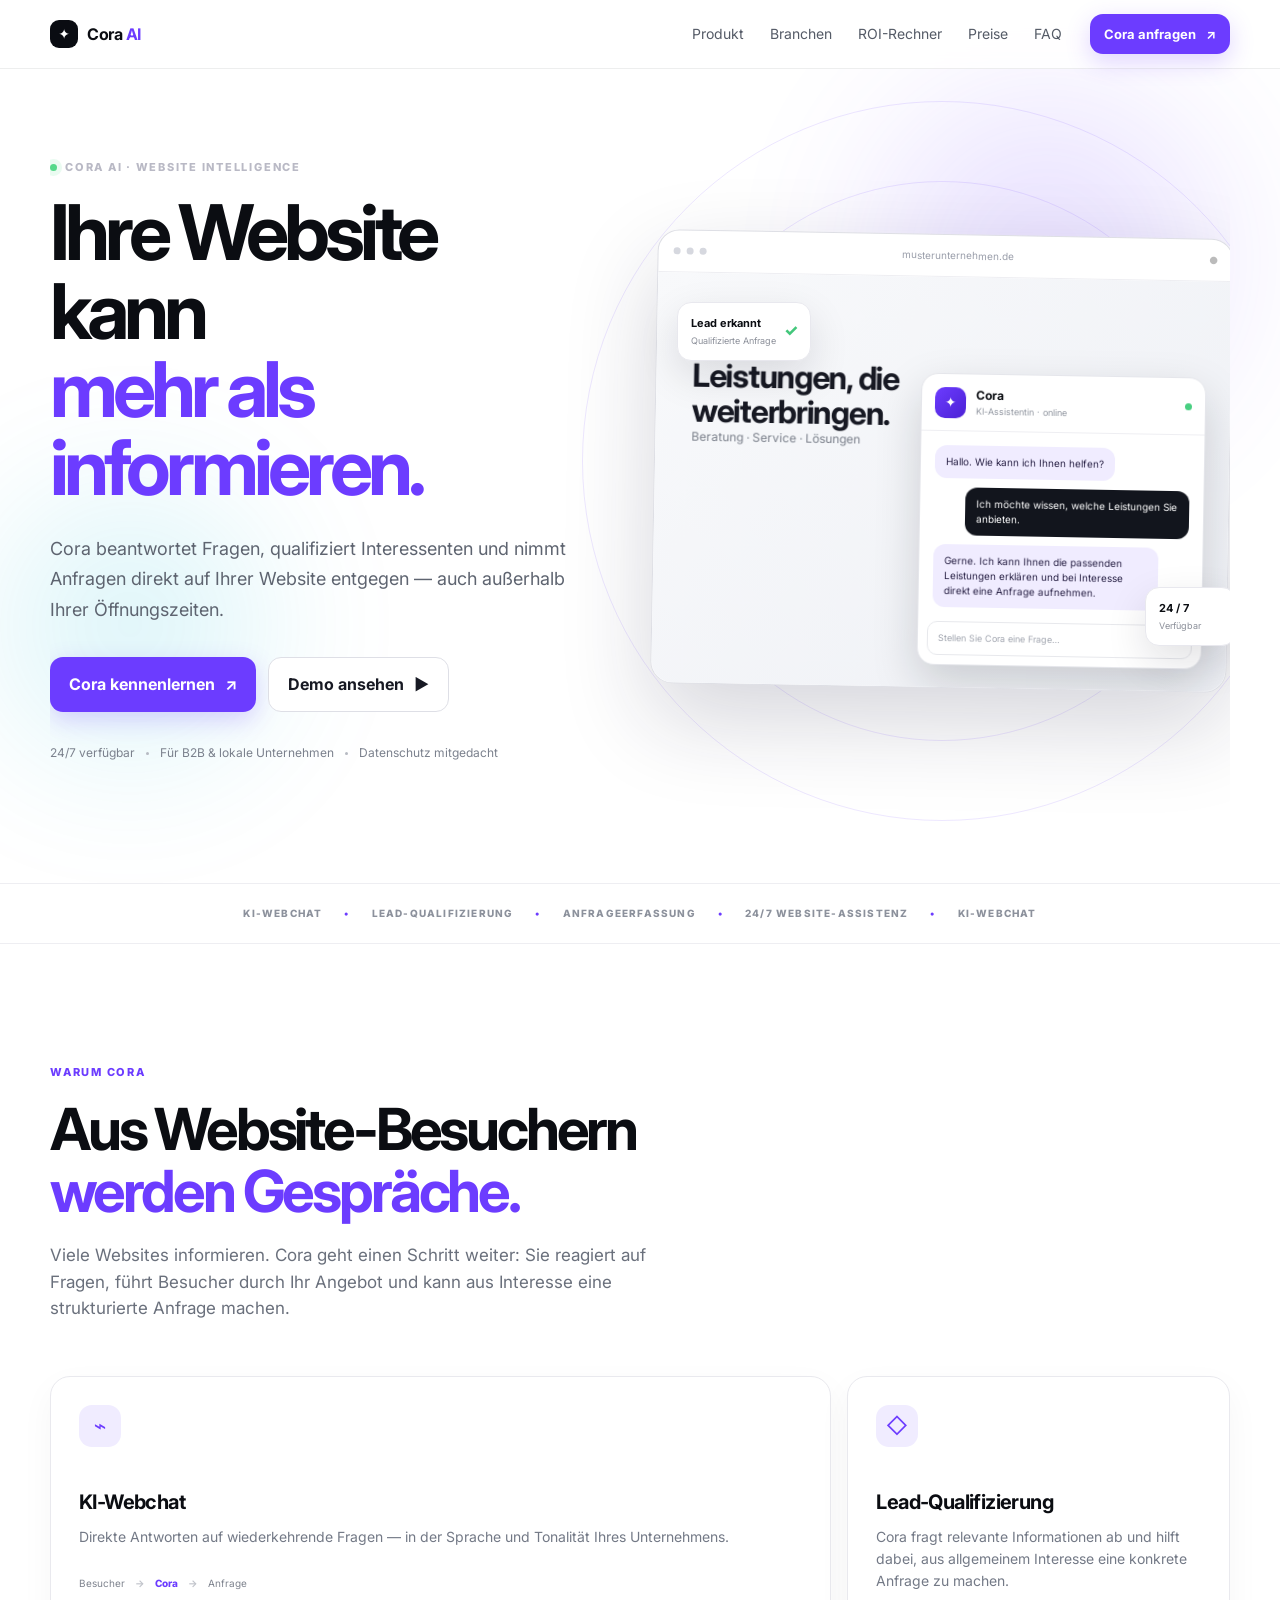
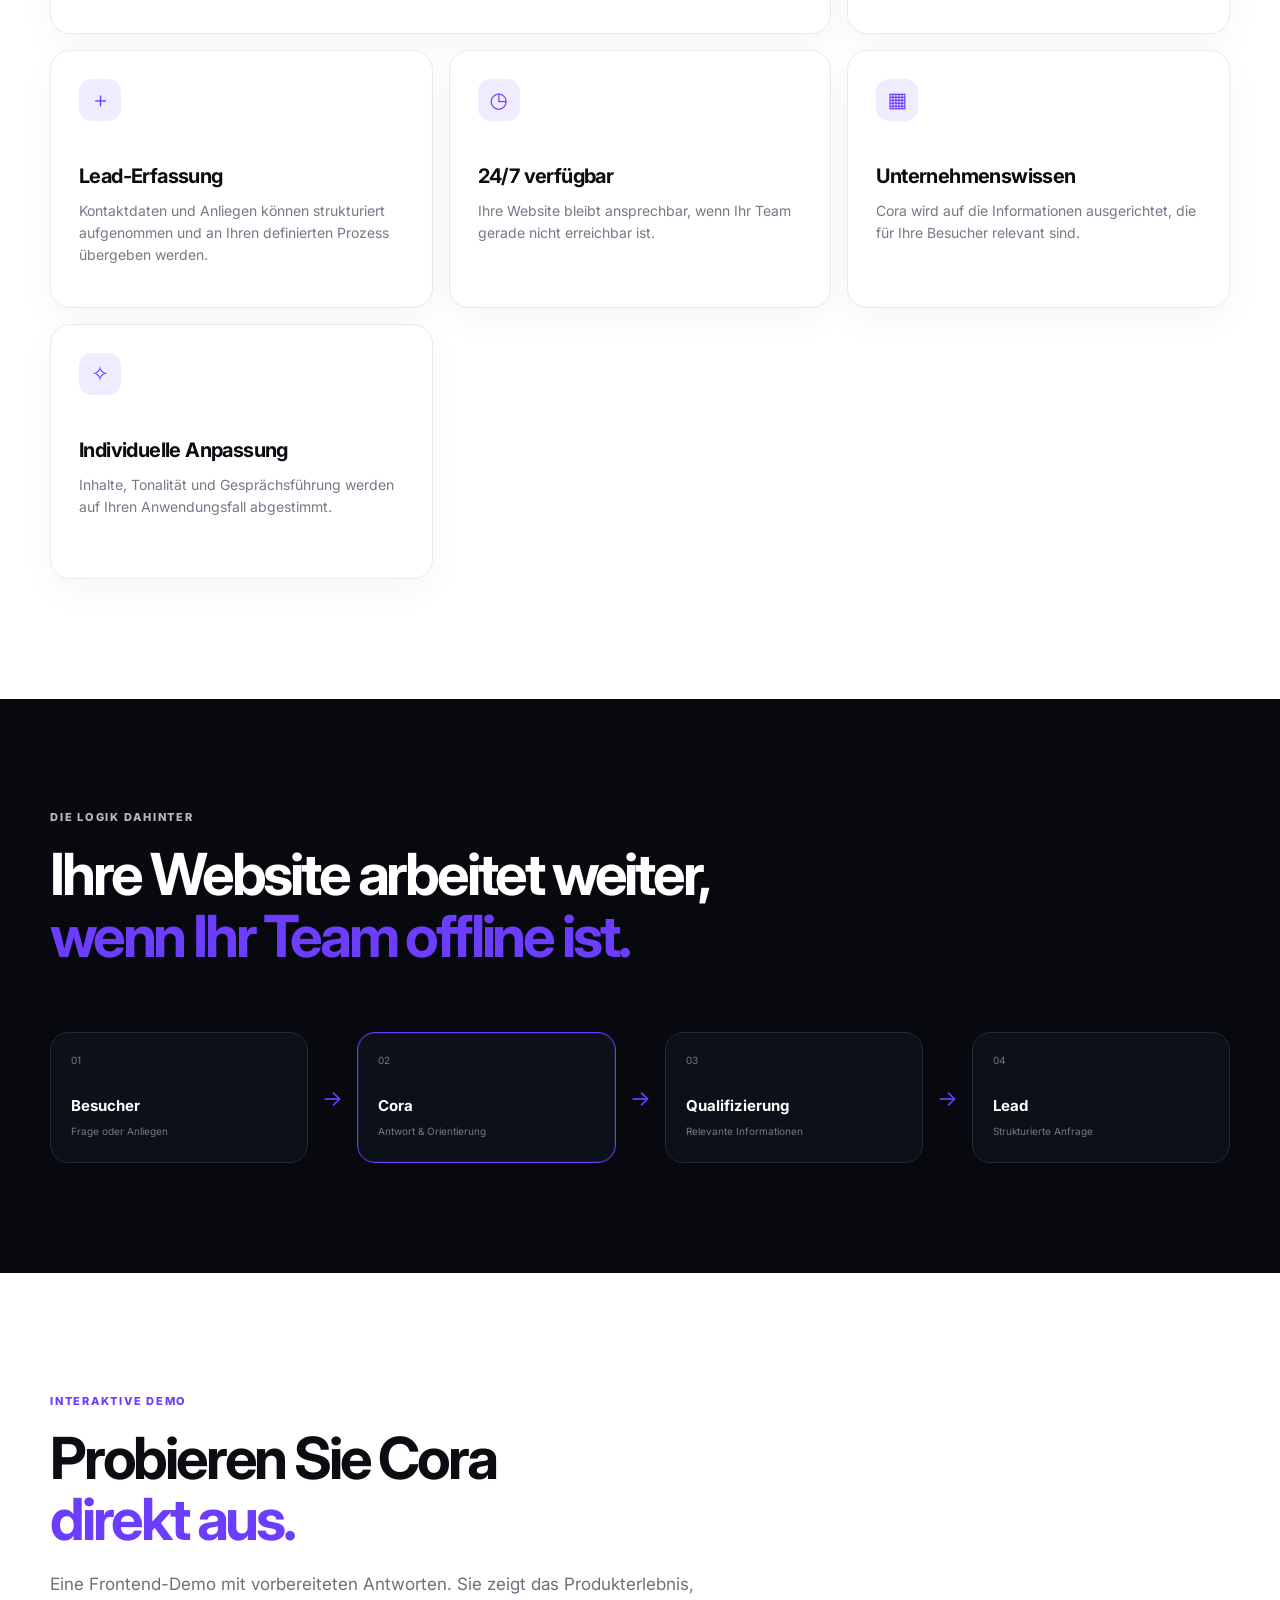
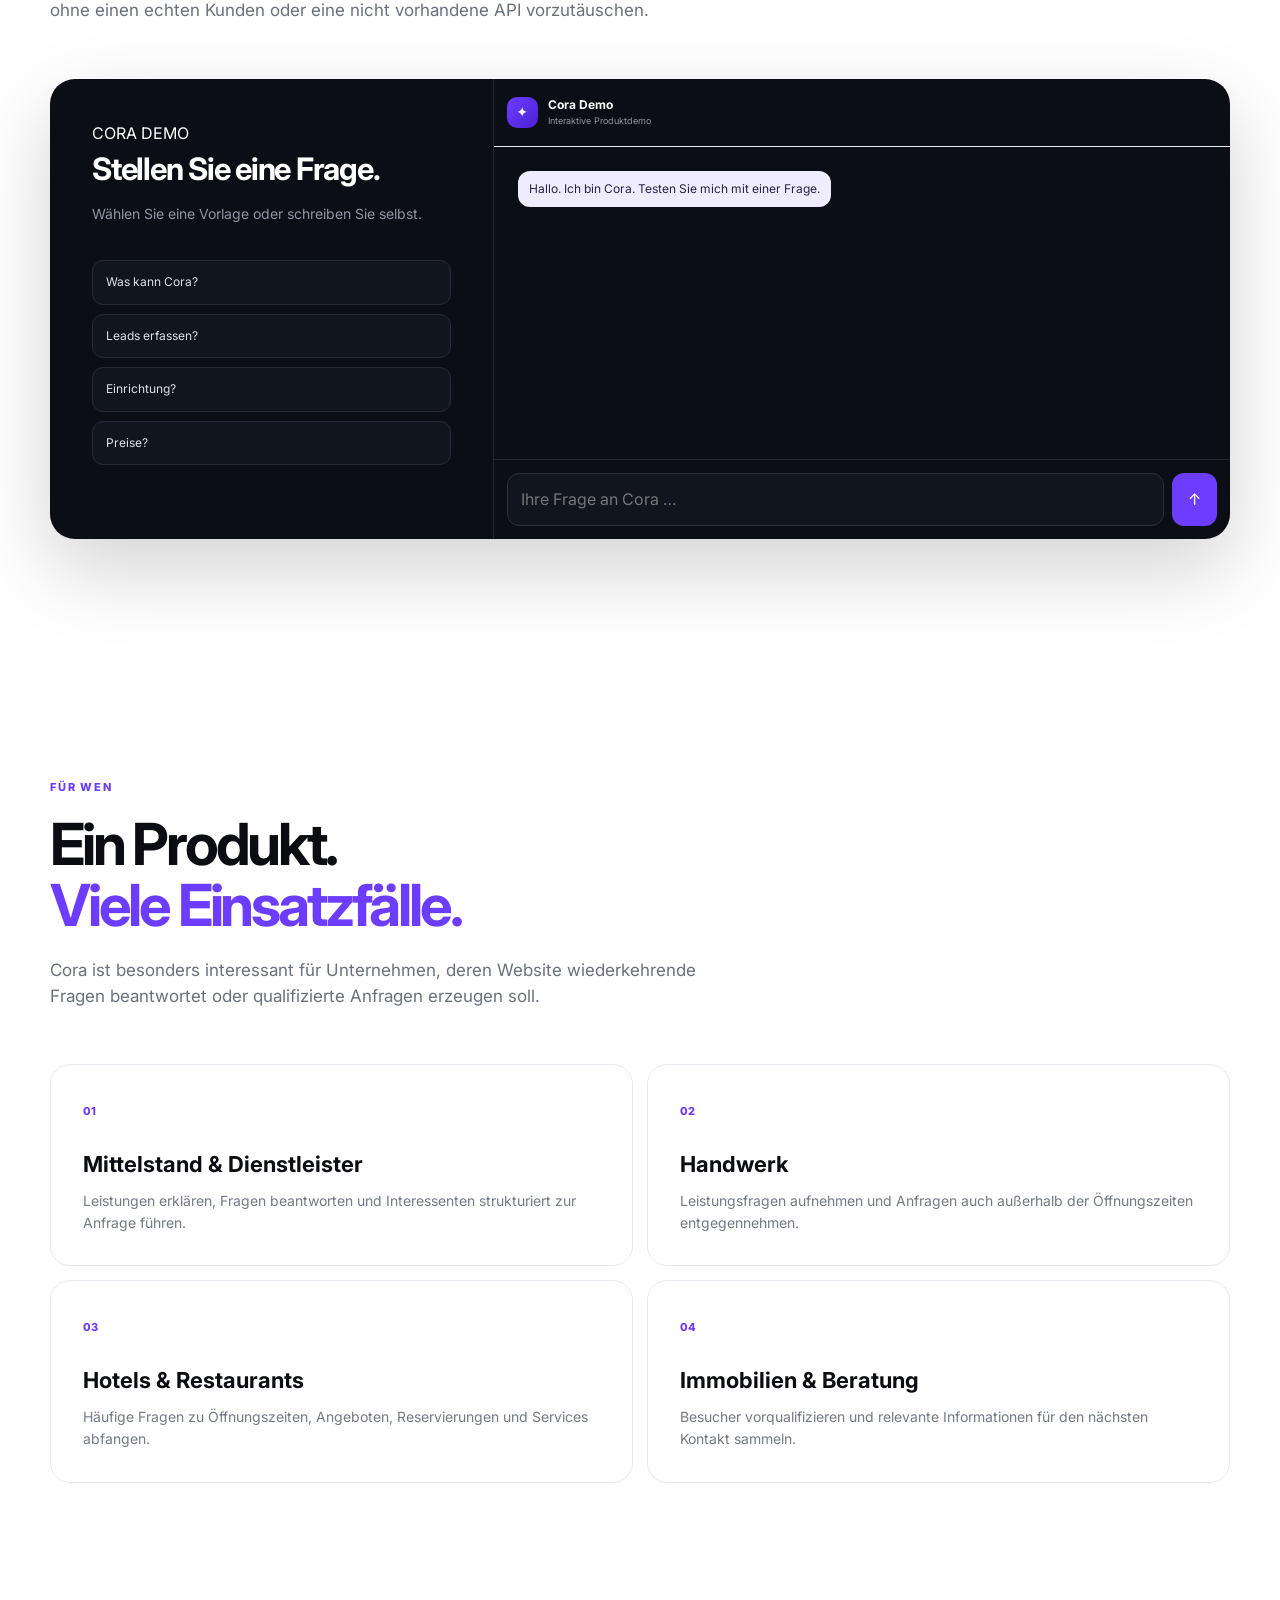
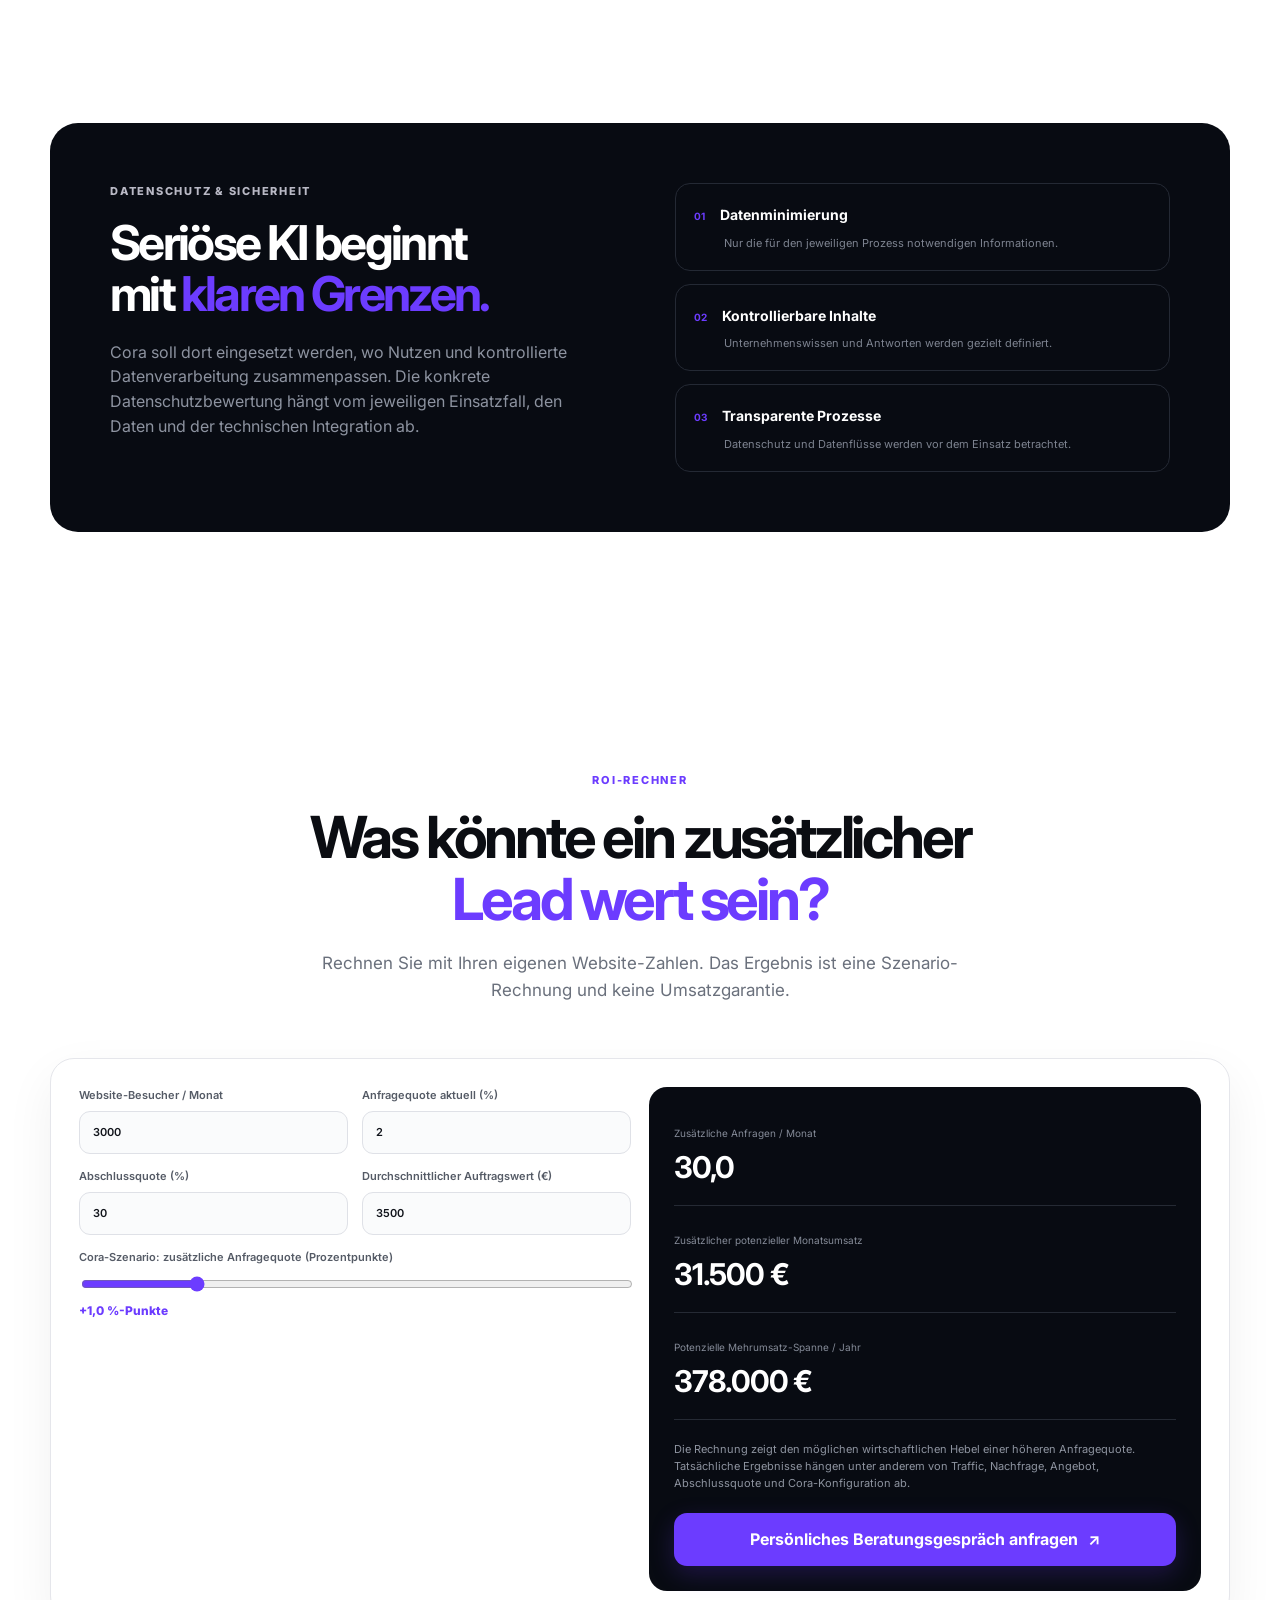
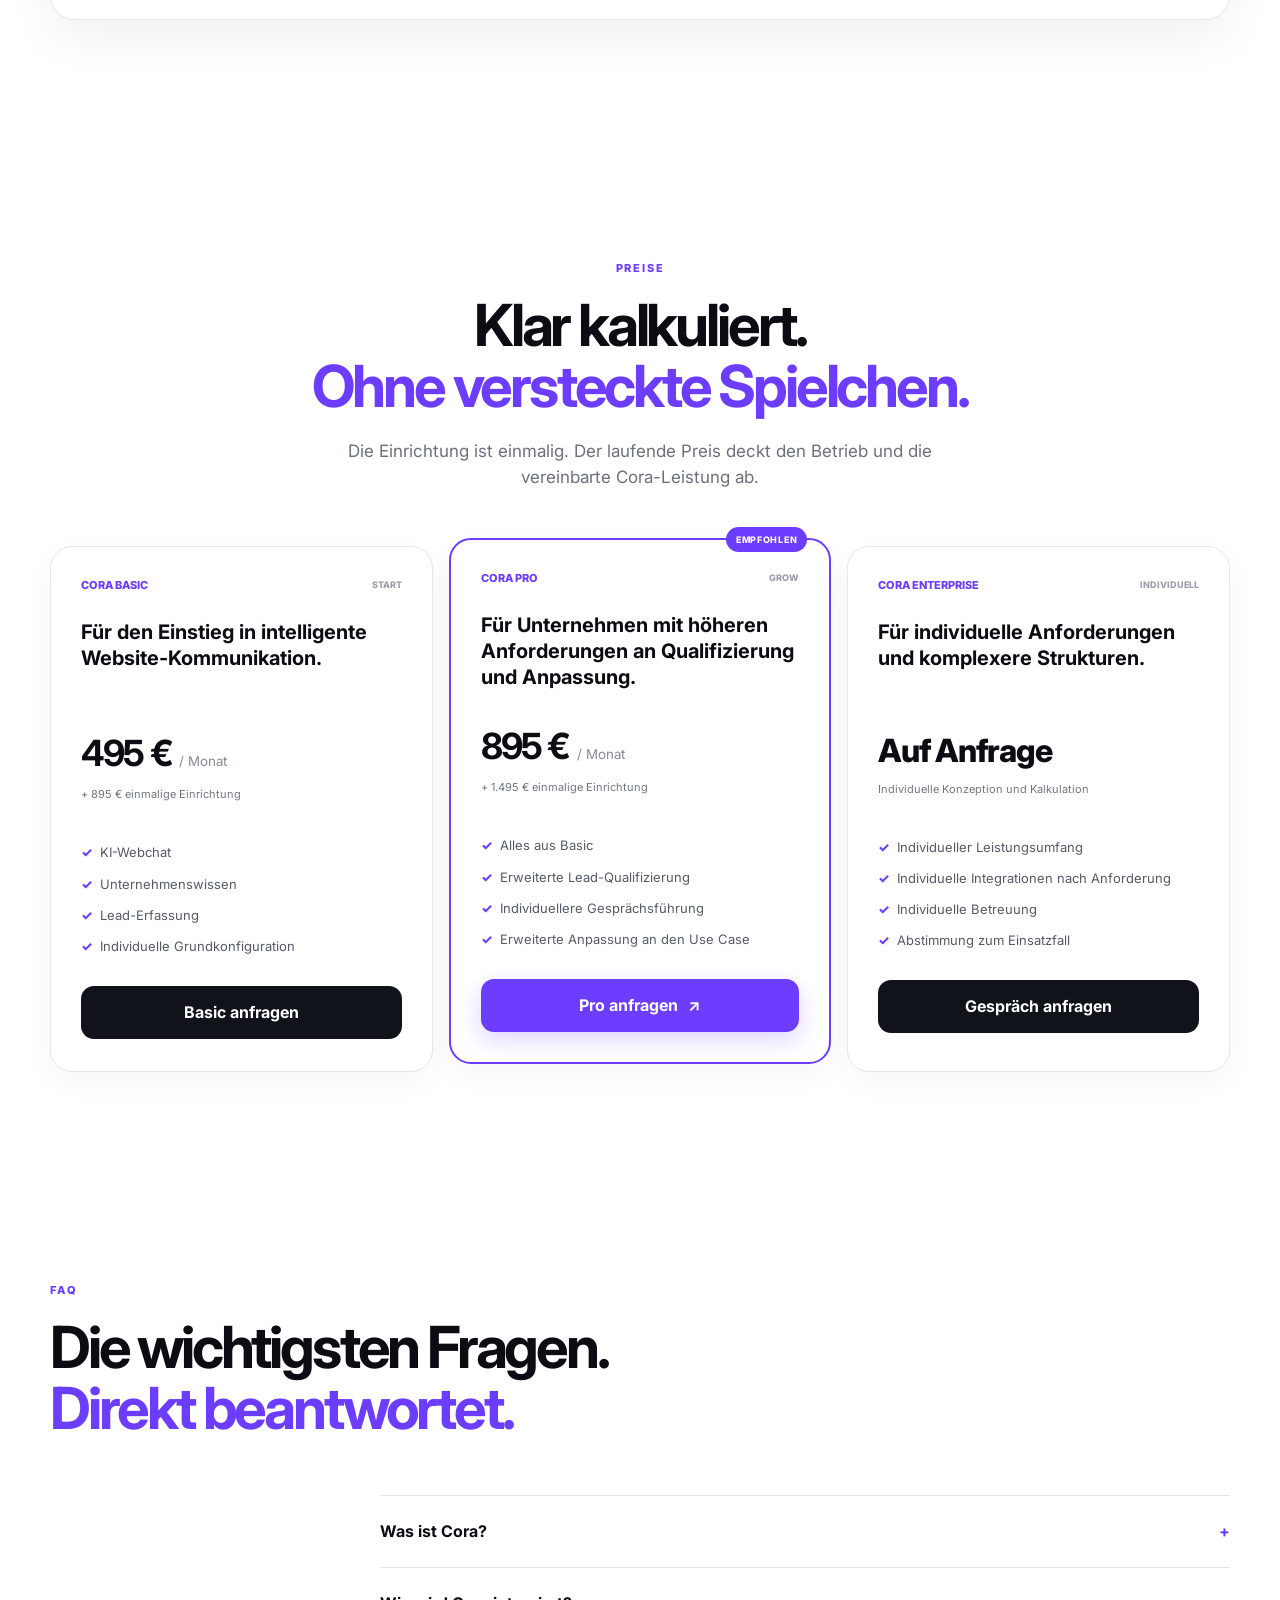
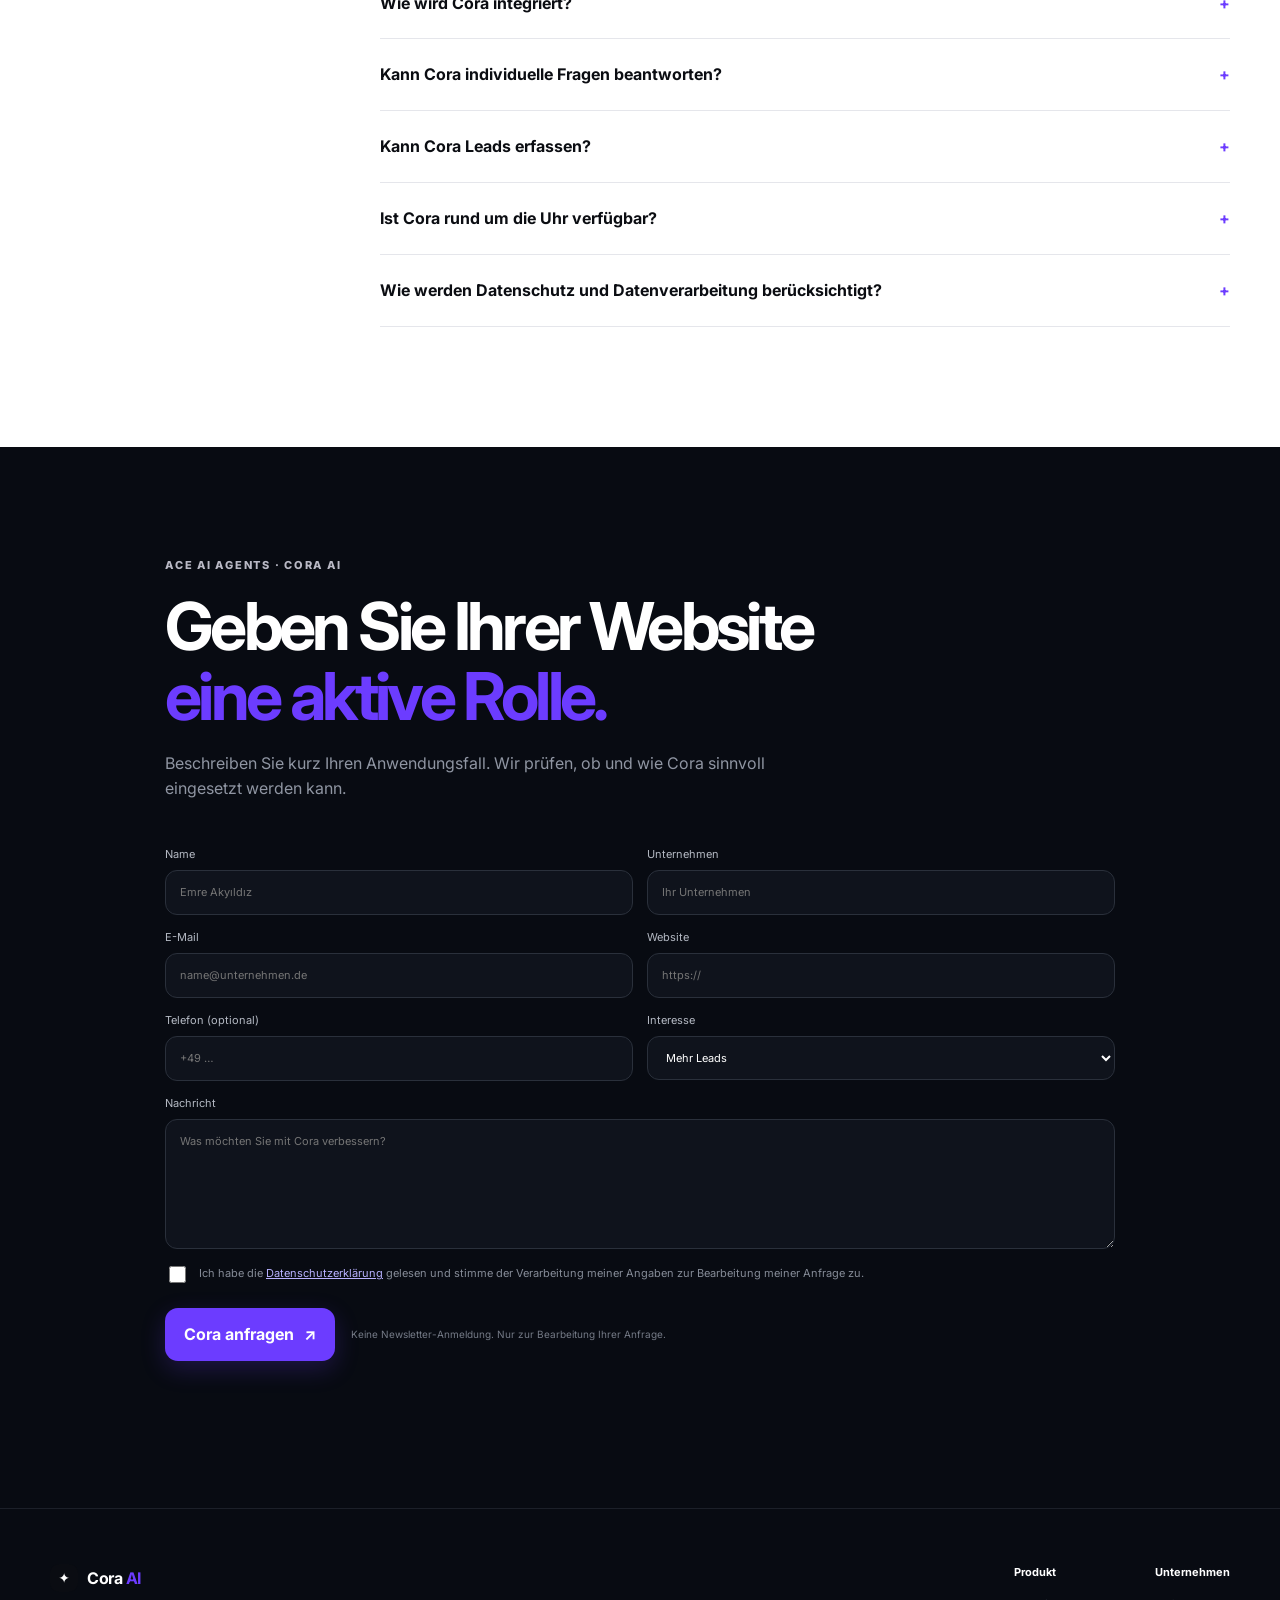
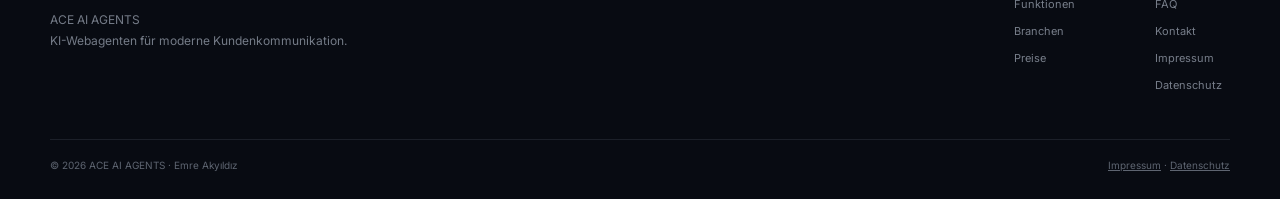
==== index.html @ 6c8e8b2f "Bump Cora app.js cache version" ====
<!doctype html>
<html lang="de">
<head>
<meta charset="utf-8">
<meta name="viewport" content="width=device-width,initial-scale=1,viewport-fit=cover">
<meta name="theme-color" content="#07090f">
<meta name="description" content="Cora AI macht Ihre Website zum digitalen Mitarbeiter – KI-Webchat, Lead-Qualifizierung und intelligente Kundenkommunikation für Unternehmen.">
<meta property="og:title" content="Cora AI – Ihre Website kann mehr als informieren.">
<meta property="og:description" content="Cora beantwortet Fragen, qualifiziert Interessenten und nimmt Anfragen direkt auf Ihrer Website entgegen.">
<meta property="og:type" content="website">
<title>Cora AI — ACE AI AGENTS</title>
<link rel="preconnect" href="https://fonts.googleapis.com">
<link rel="preconnect" href="https://fonts.gstatic.com" crossorigin>
<link href="https://fonts.googleapis.com/css2?family=Inter:wght@400;500;600;700;800&display=swap" rel="stylesheet">
<link rel="stylesheet" href="styles.css">
<script type="application/ld+json">{"@context":"https://schema.org","@type":"SoftwareApplication","name":"Cora AI","applicationCategory":"BusinessApplication","description":"KI-Webagent für Website-Kommunikation, Lead-Erfassung und Qualifizierung.","brand":{"@type":"Brand","name":"ACE AI AGENTS"}}</script>
</head>
<body>
<div class="ambient ambient-a"></div><div class="ambient ambient-b"></div>
<header class="nav-wrap"><nav class="nav" aria-label="Hauptnavigation">
<a class="brand" href="#top" aria-label="Cora AI Startseite"><span class="brand-mark">✦</span><span>Cora <b>AI</b></span></a>
<div class="nav-links"><a href="#produkt">Produkt</a><a href="#branchen">Branchen</a><a href="#roi">ROI-Rechner</a><a href="#preise">Preise</a><a href="#faq">FAQ</a></div>
<a class="button button-small" href="#kontakt">Cora anfragen <span>↗</span></a>
<button class="menu" id="menuBtn" aria-label="Menü öffnen" aria-expanded="false">☰</button>
</nav><div class="mobile-nav" id="mobileNav"><a href="#produkt">Produkt</a><a href="#branchen">Branchen</a><a href="#roi">ROI-Rechner</a><a href="#preise">Preise</a><a href="#faq">FAQ</a><a href="#kontakt">Cora anfragen</a></div></header>

<main id="top">
<section class="hero section">
<div class="hero-copy">
<div class="eyebrow"><span class="pulse"></span>CORA AI · WEBSITE INTELLIGENCE</div>
<h1>Ihre Website kann<br><span>mehr als informieren.</span></h1>
<p class="hero-lead">Cora beantwortet Fragen, qualifiziert Interessenten und nimmt Anfragen direkt auf Ihrer Website entgegen — auch außerhalb Ihrer Öffnungszeiten.</p>
<div class="cta-row"><a class="button" href="#kontakt">Cora kennenlernen <span>↗</span></a><button class="button button-ghost" data-scroll-demo>Demo ansehen <span>▶</span></button></div>
<div class="micro-trust"><span>24/7 verfügbar</span><i></i><span>Für B2B & lokale Unternehmen</span><i></i><span>Datenschutz mitgedacht</span></div>
</div>
<div class="product-stage" aria-label="Interaktive Cora Demo">
<div class="stage-orbit orbit-1"></div><div class="stage-orbit orbit-2"></div>
<div class="browser">
<div class="browser-bar"><span></span><span></span><span></span><label>musterunternehmen.de</label><em>●</em></div>
<div class="browser-body"><div class="site-placeholder"><small>MUSTERUNTERNEHMEN</small><strong>Leistungen, die<br>weiterbringen.</strong><p>Beratung · Service · Lösungen</p></div>
<div class="chat-window">
<div class="chat-head"><div class="cora-avatar">✦</div><div><b>Cora</b><small>KI-Assistentin · online</small></div><span class="online"></span></div>
<div class="chat-body" id="heroChat"><div class="msg cora">Hallo. Wie kann ich Ihnen helfen?</div><div class="msg user">Ich möchte wissen, welche Leistungen Sie anbieten.</div><div class="msg cora">Gerne. Ich kann Ihnen die passenden Leistungen erklären und bei Interesse direkt eine Anfrage aufnehmen.</div></div>
<div class="chat-input">Stellen Sie Cora eine Frage… <span>↑</span></div>
</div></div></div>
<div class="float-card fc-one"><b>Lead erkannt</b><small>Qualifizierte Anfrage</small><span>✓</span></div>
<div class="float-card fc-two"><b>24 / 7</b><small>Verfügbar</small></div>
</div>
</section>

<section class="ticker"><div>KI-WEBCHAT</div><span>•</span><div>LEAD-QUALIFIZIERUNG</div><span>•</span><div>ANFRAGEERFASSUNG</div><span>•</span><div>24/7 WEBSITE-ASSISTENZ</div><span>•</span><div>KI-WEBCHAT</div></section>

<section class="section section-light" id="produkt">
<div class="section-intro"><div class="eyebrow dark">WARUM CORA</div><h2>Aus Website-Besuchern<br><span>werden Gespräche.</span></h2><p>Viele Websites informieren. Cora geht einen Schritt weiter: Sie reagiert auf Fragen, führt Besucher durch Ihr Angebot und kann aus Interesse eine strukturierte Anfrage machen.</p></div>
<div class="feature-grid">
<article class="feature-card feature-large"><div class="feature-icon">⌁</div><h3>KI-Webchat</h3><p>Direkte Antworten auf wiederkehrende Fragen — in der Sprache und Tonalität Ihres Unternehmens.</p><div class="mini-chat"><span>Besucher</span><b>→</b><span class="mini-purple">Cora</span><b>→</b><span>Anfrage</span></div></article>
<article class="feature-card"><div class="feature-icon">◇</div><h3>Lead-Qualifizierung</h3><p>Cora fragt relevante Informationen ab und hilft dabei, aus allgemeinem Interesse eine konkrete Anfrage zu machen.</p></article>
<article class="feature-card"><div class="feature-icon">＋</div><h3>Lead-Erfassung</h3><p>Kontaktdaten und Anliegen können strukturiert aufgenommen und an Ihren definierten Prozess übergeben werden.</p></article>
<article class="feature-card"><div class="feature-icon">◷</div><h3>24/7 verfügbar</h3><p>Ihre Website bleibt ansprechbar, wenn Ihr Team gerade nicht erreichbar ist.</p></article>
<article class="feature-card"><div class="feature-icon">▦</div><h3>Unternehmenswissen</h3><p>Cora wird auf die Informationen ausgerichtet, die für Ihre Besucher relevant sind.</p></article>
<article class="feature-card"><div class="feature-icon">✧</div><h3>Individuelle Anpassung</h3><p>Inhalte, Tonalität und Gesprächsführung werden auf Ihren Anwendungsfall abgestimmt.</p></article>
</div></section>

<section class="dark-section">
<div class="section center"><div class="eyebrow">DIE LOGIK DAHINTER</div><h2>Ihre Website arbeitet weiter,<br><span>wenn Ihr Team offline ist.</span></h2>
<div class="flow"><div><small>01</small><b>Besucher</b><span>Frage oder Anliegen</span></div><i>→</i><div class="active"><small>02</small><b>Cora</b><span>Antwort & Orientierung</span></div><i>→</i><div><small>03</small><b>Qualifizierung</b><span>Relevante Informationen</span></div><i>→</i><div><small>04</small><b>Lead</b><span>Strukturierte Anfrage</span></div></div>
</div></section>

<section class="section section-light" id="demo">
<div class="section-intro"><div class="eyebrow dark">INTERAKTIVE DEMO</div><h2>Probieren Sie Cora<br><span>direkt aus.</span></h2><p>Eine Frontend-Demo mit vorbereiteten Antworten. Sie zeigt das Produkterlebnis, ohne einen echten Kunden oder eine nicht vorhandene API vorzutäuschen.</p></div>
<div class="demo-box"><div class="demo-side"><div class="demo-label">CORA DEMO</div><h3>Stellen Sie eine Frage.</h3><p>Wählen Sie eine Vorlage oder schreiben Sie selbst.</p><div class="presets"><button data-prompt="Was kann Cora für mein Unternehmen tun?">Was kann Cora?</button><button data-prompt="Kann Cora Leads erfassen?">Leads erfassen?</button><button data-prompt="Wie läuft die Einrichtung ab?">Einrichtung?</button><button data-prompt="Was kostet Cora?">Preise?</button></div></div>
<div class="demo-chat"><div class="chat-head"><div class="cora-avatar">✦</div><div><b>Cora Demo</b><small>Interaktive Produktdemo</small></div></div><div class="demo-messages" id="demoMessages"><div class="msg cora">Hallo. Ich bin Cora. Testen Sie mich mit einer Frage.</div></div><div id="demoForm" class="demo-form" role="group" aria-label="Cora Frage senden"><input id="demoInput" autocomplete="off" placeholder="Ihre Frage an Cora …" aria-label="Frage an Cora"><button type="button" id="demoSend" aria-label="Frage senden">↑</button></div></div></div>
</section>

<section class="section section-light" id="branchen">
<div class="section-intro"><div class="eyebrow dark">FÜR WEN</div><h2>Ein Produkt.<br><span>Viele Einsatzfälle.</span></h2><p>Cora ist besonders interessant für Unternehmen, deren Website wiederkehrende Fragen beantwortet oder qualifizierte Anfragen erzeugen soll.</p></div>
<div class="industry-grid"><article><span>01</span><h3>Mittelstand & Dienstleister</h3><p>Leistungen erklären, Fragen beantworten und Interessenten strukturiert zur Anfrage führen.</p></article><article><span>02</span><h3>Handwerk</h3><p>Leistungsfragen aufnehmen und Anfragen auch außerhalb der Öffnungszeiten entgegennehmen.</p></article><article><span>03</span><h3>Hotels & Restaurants</h3><p>Häufige Fragen zu Öffnungszeiten, Angeboten, Reservierungen und Services abfangen.</p></article><article><span>04</span><h3>Immobilien & Beratung</h3><p>Besucher vorqualifizieren und relevante Informationen für den nächsten Kontakt sammeln.</p></article></div>
</section>

<section class="section security"><div class="security-panel"><div><div class="eyebrow">DATENSCHUTZ & SICHERHEIT</div><h2>Seriöse KI beginnt<br>mit <span>klaren Grenzen.</span></h2><p>Cora soll dort eingesetzt werden, wo Nutzen und kontrollierte Datenverarbeitung zusammenpassen. Die konkrete Datenschutzbewertung hängt vom jeweiligen Einsatzfall, den Daten und der technischen Integration ab.</p></div><div class="security-list"><div><b>01</b><strong>Datenminimierung</strong><span>Nur die für den jeweiligen Prozess notwendigen Informationen.</span></div><div><b>02</b><strong>Kontrollierbare Inhalte</strong><span>Unternehmenswissen und Antworten werden gezielt definiert.</span></div><div><b>03</b><strong>Transparente Prozesse</strong><span>Datenschutz und Datenflüsse werden vor dem Einsatz betrachtet.</span></div></div></div></section>

<section class="section section-light" id="roi">
<div class="section-intro center"><div class="eyebrow dark">ROI-RECHNER</div><h2>Was könnte ein zusätzlicher<br><span>Lead wert sein?</span></h2><p>Rechnen Sie mit Ihren eigenen Website-Zahlen. Das Ergebnis ist eine Szenario-Rechnung und keine Umsatzgarantie.</p></div>
<div class="roi-box">
<div class="roi-inputs">
<label>Website-Besucher / Monat<input id="roiVisitors" type="number" min="0" value="3000"></label>
<label>Anfragequote aktuell (%)<input id="roiRate" type="number" min="0" max="100" step="0.1" value="2"></label>
<label>Abschlussquote (%)<input id="roiClose" type="number" min="0" max="100" step="0.1" value="30"></label>
<label>Durchschnittlicher Auftragswert (€)<input id="roiValue" type="number" min="0" value="3500"></label>
<label>Cora-Szenario: zusätzliche Anfragequote (Prozentpunkte)<input id="roiLift" type="range" min="0" max="5" step="0.1" value="1"><output id="roiLiftValue">+1,0 %-Punkte</output></label>
</div>
<div class="roi-result">
<div><small>Zusätzliche Anfragen / Monat</small><strong id="roiLeads">30</strong></div>
<div><small>Zusätzlicher potenzieller Monatsumsatz</small><strong id="roiRevenue">31.500 €</strong></div>
<div><small>Potenzielle Mehrumsatz-Spanne / Jahr</small><strong id="roiYear">378.000 €</strong></div>
<p>Die Rechnung zeigt den möglichen wirtschaftlichen Hebel einer höheren Anfragequote. Tatsächliche Ergebnisse hängen unter anderem von Traffic, Nachfrage, Angebot, Abschlussquote und Cora-Konfiguration ab.</p>
<a class="button" href="#kontakt" id="roiCta">Persönliches Beratungsgespräch anfragen <span>↗</span></a>
</div>
</div>
</section>

<section class="section section-light" id="preise"><div class="section-intro center"><div class="eyebrow dark">PREISE</div><h2>Klar kalkuliert.<br><span>Ohne versteckte Spielchen.</span></h2><p>Die Einrichtung ist einmalig. Der laufende Preis deckt den Betrieb und die vereinbarte Cora-Leistung ab.</p></div>
<div class="pricing-grid"><article class="price-card"><div class="price-top"><span>CORA BASIC</span><em>START</em></div><h3>Für den Einstieg in intelligente Website-Kommunikation.</h3><div class="price"><strong>495 €</strong><small>/ Monat</small></div><p class="setup">+ 895 € einmalige Einrichtung</p><ul><li>KI-Webchat</li><li>Unternehmenswissen</li><li>Lead-Erfassung</li><li>Individuelle Grundkonfiguration</li></ul><a href="#kontakt" class="button button-dark">Basic anfragen</a></article>
<article class="price-card featured"><div class="popular">EMPFOHLEN</div><div class="price-top"><span>CORA PRO</span><em>GROW</em></div><h3>Für Unternehmen mit höheren Anforderungen an Qualifizierung und Anpassung.</h3><div class="price"><strong>895 €</strong><small>/ Monat</small></div><p class="setup">+ 1.495 € einmalige Einrichtung</p><ul><li>Alles aus Basic</li><li>Erweiterte Lead-Qualifizierung</li><li>Individuellere Gesprächsführung</li><li>Erweiterte Anpassung an den Use Case</li></ul><a href="#kontakt" class="button">Pro anfragen <span>↗</span></a></article>
<article class="price-card"><div class="price-top"><span>CORA ENTERPRISE</span><em>INDIVIDUELL</em></div><h3>Für individuelle Anforderungen und komplexere Strukturen.</h3><div class="price custom">Auf Anfrage</div><p class="setup">Individuelle Konzeption und Kalkulation</p><ul><li>Individueller Leistungsumfang</li><li>Individuelle Integrationen nach Anforderung</li><li>Individuelle Betreuung</li><li>Abstimmung zum Einsatzfall</li></ul><a href="#kontakt" class="button button-dark">Gespräch anfragen</a></article></div></section>

<section class="section faq-section" id="faq"><div class="section-intro"><div class="eyebrow dark">FAQ</div><h2>Die wichtigsten Fragen.<br><span>Direkt beantwortet.</span></h2></div><div class="faq-list">
<details><summary>Was ist Cora?<span>+</span></summary><p>Cora ist ein KI-Webagent, der Website-Besucher informiert, Fragen beantwortet und – je nach Konfiguration – Anfragen und Leads strukturiert aufnehmen kann.</p></details>
<details><summary>Wie wird Cora integriert?<span>+</span></summary><p>Die Einbindung wird auf die bestehende Website und den vereinbarten Anwendungsfall abgestimmt. Der konkrete technische Integrationsweg wird bei der Einrichtung festgelegt.</p></details>
<details><summary>Kann Cora individuelle Fragen beantworten?<span>+</span></summary><p>Ja, sofern die benötigten Informationen bereitgestellt und die Antworten entsprechend konfiguriert wurden. Cora sollte nicht als Ersatz für ungeprüfte Unternehmensinformationen eingesetzt werden.</p></details>
<details><summary>Kann Cora Leads erfassen?<span>+</span></summary><p>Die Lead-Erfassung ist Bestandteil der angebotenen Pakete. Welche Daten erfasst werden und wohin sie übergeben werden, wird für den jeweiligen Prozess definiert.</p></details>
<details><summary>Ist Cora rund um die Uhr verfügbar?<span>+</span></summary><p>Der Webagent kann grundsätzlich außerhalb Ihrer Öffnungszeiten auf der Website erreichbar sein. Verfügbarkeit und technische Betriebsbedingungen werden im jeweiligen Setup vereinbart.</p></details>
<details><summary>Wie werden Datenschutz und Datenverarbeitung berücksichtigt?<span>+</span></summary><p>Datenschutz wird im jeweiligen Einsatzfall berücksichtigt. Entscheidend sind unter anderem die verarbeiteten Daten, Anbieter, Speicherorte, Auftragsverarbeitung und die konkrete Einbindung. Eine pauschale Rechtsgarantie ersetzt keine individuelle Prüfung.</p></details>
</div></section>

<section class="cta-section" id="kontakt"><div class="cta-inner"><div class="eyebrow">ACE AI AGENTS · CORA AI</div><h2>Geben Sie Ihrer Website<br><span>eine aktive Rolle.</span></h2><p>Beschreiben Sie kurz Ihren Anwendungsfall. Wir prüfen, ob und wie Cora sinnvoll eingesetzt werden kann.</p>
<form class="lead-form" id="leadForm" novalidate><div class="form-grid"><label>Name<input required name="name" autocomplete="name" placeholder="Emre Akyıldız"></label><label>Unternehmen<input required name="company" autocomplete="organization" placeholder="Ihr Unternehmen"></label><label>E-Mail<input required type="email" name="email" autocomplete="email" placeholder="name@unternehmen.de"></label><label>Website<input name="website" inputmode="url" placeholder="https://"></label><label>Telefon (optional)<input name="phone" autocomplete="tel" placeholder="+49 …"></label><label>Interesse<select name="interest"><option>Mehr Leads</option><option>Weniger Standardfragen</option><option>24/7-Erreichbarkeit</option><option>Kundenservice</option><option>Termin-/Anfrageaufnahme</option><option>Sonstiges</option></select></label></div><label>Nachricht<textarea required name="message" rows="5" placeholder="Was möchten Sie mit Cora verbessern?"></textarea></label><div class="consent-row"><input id="privacyConsent" type="checkbox" required name="privacy_consent" value="yes"><label for="privacyConsent">Ich habe die <a href="datenschutz.html">Datenschutzerklärung</a> gelesen und stimme der Verarbeitung meiner Angaben zur Bearbeitung meiner Anfrage zu.</label></div>
<div class="honeypot" aria-hidden="true"><label>Website<input name="website_check" tabindex="-1" autocomplete="off"></label></div>
<div class="form-bottom"><button class="button" type="submit">Cora anfragen <span>↗</span></button><small>Keine Newsletter-Anmeldung. Nur zur Bearbeitung Ihrer Anfrage.</small></div><p class="form-status" id="formStatus" role="status"></p></form></div></section>
</main>

<footer><div class="footer-main"><div><a class="brand" href="#top"><span class="brand-mark">✦</span><span>Cora <b>AI</b></span></a><p>ACE AI AGENTS<br>KI-Webagenten für moderne Kundenkommunikation.</p></div><div class="footer-links"><div><b>Produkt</b><a href="#produkt">Funktionen</a><a href="#branchen">Branchen</a><a href="#preise">Preise</a></div><div><b>Unternehmen</b><a href="#faq">FAQ</a><a href="#kontakt">Kontakt</a><a href="impressum.html">Impressum</a><a href="datenschutz.html">Datenschutz</a></div></div></div><div class="footer-bottom"><span>© 2026 ACE AI AGENTS · Emre Akyıldız</span><span><a href="impressum.html">Impressum</a> · <a href="datenschutz.html">Datenschutz</a></span></div></footer>
<script src="app.js?v=20260925-10"></script>
<script>
(() => {
  const input=document.getElementById("demoInput");
  const send=document.getElementById("demoSend");
  const messages=document.getElementById("demoMessages");
  if(!input||!send||!messages||typeof window.coraSubmitDemoQuestion==="function") return;
  const fallback=()=>{
    const value=input.value.trim();
    if(!value)return;
    const user=document.createElement("div");
    user.className="msg user";
    user.textContent=value;
    messages.appendChild(user);
    input.value="";
    const answer=document.createElement("div");
    answer.className="msg cora";
    answer.textContent="Danke für Ihre Frage. Cora kann Website-Besucher informieren, Anliegen erkennen und – je nach Einsatz – qualifizierte Anfragen erfassen. Beschreiben Sie kurz Ihre Branche oder Ihr konkretes Ziel, dann kann ich den passenden Ablauf zeigen.";
    messages.appendChild(answer);
    messages.scrollTop=messages.scrollHeight;
    input.focus({preventScroll:true});
  };
  window.coraSubmitDemoQuestion=fallback;
  send.addEventListener("click",fallback);
  input.addEventListener("keydown",e=>{if(e.key==="Enter"){e.preventDefault();e.stopPropagation();fallback();}});
})();
</script>
</body></html>
---- styles.css ----
@import url('https://fonts.googleapis.com/css2?family=Inter:wght@400;500;600;700;800&display=swap');
:root{--bg:#07090f;--panel:#0d111a;--text:#0b0d12;--muted:#626977;--line:#e8e9ee;--purple:#6c3cff;--purple2:#4c21d5;--white:#fff;--radius:24px;--shadow:0 20px 60px rgba(16,18,30,.10)}
*{box-sizing:border-box}html{scroll-behavior:smooth}body{margin:0;font-family:Inter,system-ui,-apple-system,BlinkMacSystemFont,"Segoe UI",sans-serif;color:var(--text);background:#fff;line-height:1.55;-webkit-font-smoothing:antialiased}a{color:inherit;text-decoration:none}button,input,textarea,select{font:inherit}button{cursor:pointer}img,svg{max-width:100%}.section{width:min(1180px,calc(100% - 40px));margin:auto;padding:120px 0}.section-light{background:#fff}.nav-wrap{position:sticky;top:0;z-index:100;padding:14px 20px;background:rgba(255,255,255,.82);backdrop-filter:blur(18px);border-bottom:1px solid rgba(12,14,20,.07)}.nav{width:min(1180px,100%);margin:auto;display:flex;align-items:center;gap:28px}.brand{display:inline-flex;align-items:center;gap:9px;font-weight:700;letter-spacing:-.03em}.brand b{color:var(--purple)}.brand-mark{display:grid;place-items:center;width:28px;height:28px;border-radius:9px;background:#0a0c12;color:#fff;font-size:14px}.nav-links{display:flex;gap:26px;margin-left:auto;color:#555b67;font-size:14px}.nav-links a:hover,.footer-links a:hover{color:var(--purple)}.button{display:inline-flex;align-items:center;justify-content:center;gap:10px;border:0;border-radius:13px;padding:14px 19px;background:var(--purple);color:#fff;font-weight:700;box-shadow:0 8px 24px rgba(108,60,255,.22);transition:.2s transform,.2s box-shadow,.2s background}.button:hover{transform:translateY(-2px);background:#5d2ef2;box-shadow:0 12px 28px rgba(108,60,255,.28)}.button-small{padding:10px 14px;font-size:13px}.button-ghost{background:#fff;color:#171923;border:1px solid #dedfe6;box-shadow:none}.button-dark{background:#10131a;box-shadow:none}.button-dark:hover{background:#1a1e28}.menu{display:none;margin-left:auto;border:0;background:transparent;font-size:24px}.mobile-nav{display:none}.hero{min-height:720px;display:grid;grid-template-columns:1fr 1.05fr;align-items:center;gap:55px;padding-top:90px;overflow:hidden}.ambient{position:fixed;pointer-events:none;border-radius:50%;filter:blur(80px);opacity:.14;z-index:-1}.ambient-a{width:340px;height:340px;background:#6c3cff;right:5%;top:10%}.ambient-b{width:260px;height:260px;background:#06b6d4;left:0;top:55%}.eyebrow{font-size:11px;letter-spacing:.16em;font-weight:800;color:#b9b9c5;margin-bottom:18px}.eyebrow.dark{color:#6c3cff}.pulse{display:inline-block;width:7px;height:7px;background:#55d98a;border-radius:50%;margin-right:8px;box-shadow:0 0 0 5px rgba(85,217,138,.12)}h1,h2,h3,p{margin-top:0}h1{font-size:clamp(46px,6vw,78px);line-height:1.02;letter-spacing:-.065em;margin-bottom:26px}h1 span,h2 span{color:var(--purple)}.hero-lead{max-width:620px;color:#5e6470;font-size:18px;line-height:1.7}.cta-row{display:flex;gap:12px;flex-wrap:wrap;margin:32px 0}.micro-trust{display:flex;align-items:center;gap:11px;flex-wrap:wrap;color:#7b818d;font-size:12px}.micro-trust i{width:3px;height:3px;border-radius:50%;background:#b6bac2}.product-stage{position:relative;min-height:530px;display:grid;place-items:center}.browser{width:min(610px,100%);border:1px solid #dedfe5;border-radius:22px;background:#fff;box-shadow:0 35px 90px rgba(30,28,60,.18);overflow:hidden;transform:rotate(1deg);position:relative;z-index:2}.browser-bar{height:42px;border-bottom:1px solid #eeeef2;display:flex;align-items:center;gap:6px;padding:0 15px;color:#9a9eaa;font-size:10px}.browser-bar>span{width:7px;height:7px;border-radius:50%;background:#d6d8df}.browser-bar label{margin:auto}.browser-bar em{font-style:normal;color:#bbb}.browser-body{height:410px;background:linear-gradient(135deg,#f8f9fb,#eef0f5);position:relative;padding:45px 36px}.site-placeholder{color:#171923}.site-placeholder small{font-size:8px;letter-spacing:.16em;color:#7a7f89}.site-placeholder strong{display:block;font-size:32px;line-height:1.1;letter-spacing:-.04em;margin-top:15px}.site-placeholder p{font-size:12px;color:#7b808b}.chat-window{position:absolute;right:24px;bottom:22px;width:285px;background:#fff;border:1px solid #e5e6eb;border-radius:17px;box-shadow:0 18px 45px rgba(20,22,30,.17);overflow:hidden}.chat-head{height:57px;display:flex;align-items:center;gap:10px;padding:0 13px;border-bottom:1px solid #eeeef2}.cora-avatar{width:31px;height:31px;border-radius:10px;background:linear-gradient(135deg,#6c3cff,#4c21d5);color:#fff;display:grid;place-items:center;font-size:14px;flex:none}.chat-head b{display:block;font-size:12px}.chat-head small{display:block;color:#9196a0;font-size:9px}.online{margin-left:auto;width:7px;height:7px;background:#48cf81;border-radius:50%}.chat-body,.demo-messages{padding:14px;display:flex;flex-direction:column;gap:9px;min-height:190px}.msg{max-width:88%;padding:9px 11px;border-radius:12px;font-size:10px;line-height:1.5}.msg.cora{align-self:flex-start;background:#f0ecff;color:#2a2347}.msg.user{align-self:flex-end;background:#12151d;color:#fff}.chat-input{margin:0 9px 9px;padding:9px 10px;border:1px solid #e7e8ec;border-radius:10px;color:#a1a5af;font-size:9px}.chat-input span{float:right;color:#6c3cff}.float-card{position:absolute;background:#fff;border:1px solid #e8e8ee;border-radius:14px;padding:12px 34px 12px 13px;box-shadow:0 15px 40px rgba(20,20,30,.12);z-index:3}.float-card b{display:block;font-size:11px}.float-card small{display:block;color:#8a8e98;font-size:9px;margin-top:2px}.float-card span{position:absolute;right:12px;top:15px;color:#43c77b;font-weight:800}.fc-one{left:4%;top:20%}.fc-two{right:-1%;bottom:15%}.stage-orbit{position:absolute;border:1px solid rgba(108,60,255,.12);border-radius:50%}.orbit-1{width:560px;height:560px}.orbit-2{width:720px;height:720px}.ticker{display:flex;justify-content:center;gap:22px;align-items:center;flex-wrap:wrap;padding:22px 20px;border-top:1px solid #eeeef2;border-bottom:1px solid #eeeef2;font-size:10px;letter-spacing:.12em;font-weight:800;color:#8c919c}.ticker span{color:#6c3cff}.section-intro{max-width:740px;margin-bottom:55px}.section-intro.center{margin-left:auto;margin-right:auto;text-align:center}.section-intro h2,h2{font-size:clamp(36px,5vw,58px);line-height:1.06;letter-spacing:-.055em;margin-bottom:20px}.section-intro p{color:#6a707c;font-size:17px;max-width:650px}.section-intro.center p{margin-left:auto;margin-right:auto}.feature-grid{display:grid;grid-template-columns:repeat(3,1fr);gap:16px}.feature-card{min-height:255px;padding:28px;border:1px solid #e9e9ee;border-radius:20px;background:#fff;box-shadow:0 12px 35px rgba(15,18,28,.04);transition:.25s transform,.25s box-shadow}.feature-card:hover{transform:translateY(-5px);box-shadow:0 20px 50px rgba(15,18,28,.08)}.feature-large{grid-column:span 2}.feature-icon{width:42px;height:42px;border-radius:13px;background:#f0ecff;color:#6c3cff;display:grid;place-items:center;font-size:21px;margin-bottom:40px}.feature-card h3{font-size:20px;letter-spacing:-.03em;margin-bottom:8px}.feature-card p{color:#737986;font-size:14px}.mini-chat{margin-top:28px;display:flex;align-items:center;gap:10px;font-size:10px;color:#7e838e}.mini-chat b{color:#c1c4cb}.mini-purple{color:#6c3cff;font-weight:800}.dark-section{background:#07090f;color:#fff}.dark-section .section{padding-top:110px;padding-bottom:110px}.dark-section h2{color:#fff}.flow{display:grid;grid-template-columns:1fr auto 1fr auto 1fr auto 1fr;align-items:center;gap:14px;margin-top:65px}.flow>div{min-height:130px;padding:20px;border:1px solid #242935;border-radius:18px;background:#0c1018;text-align:left}.flow .active{border-color:#6c3cff;box-shadow:inset 0 0 0 1px rgba(108,60,255,.2)}.flow small{display:block;color:#737987;font-size:10px;margin-bottom:25px}.flow b{display:block;font-size:15px}.flow span{color:#747a86;font-size:10px}.flow>i{font-style:normal;color:#6c3cff;font-size:22px}.demo-box{display:grid;grid-template-columns:.75fr 1.25fr;border-radius:25px;overflow:hidden;background:#0b0e15;color:#fff;box-shadow:0 30px 80px rgba(10,12,20,.18)}.demo-side{padding:42px}.demo-side h3{font-size:31px;letter-spacing:-.04em;margin-bottom:10px}.demo-side p{color:#8f95a2;font-size:14px}.presets{display:flex;flex-direction:column;gap:9px;margin-top:35px}.presets button{padding:12px 13px;text-align:left;border:1px solid #262b36;border-radius:11px;background:#11151e;color:#dfe1e7;font-size:12px}.presets button:hover{border-color:#6c3cff}.demo-chat{border-left:1px solid #222731;display:flex;flex-direction:column;min-height:460px}.demo-chat .chat-head{height:68px}.demo-messages{flex:1;overflow:auto;padding:24px}.demo-messages .msg{font-size:12px}.demo-chat .demo-form{display:flex;gap:8px;padding:13px;border-top:1px solid #222731}.demo-chat input{flex:1;border:1px solid #2a303c;background:#11151e;color:#fff;border-radius:12px;padding:13px;outline:none}.demo-chat input:focus{border-color:#6c3cff}.demo-chat button{width:45px;border:0;border-radius:12px;background:#6c3cff;color:#fff}.industry-grid{display:grid;grid-template-columns:repeat(2,1fr);gap:14px}.industry-grid article{padding:32px;border:1px solid #e8e9ee;border-radius:20px}.industry-grid span{font-size:11px;color:#6c3cff;font-weight:800}.industry-grid h3{font-size:22px;margin:25px 0 9px}.industry-grid p{color:#737985;font-size:14px;margin:0}.security{background:#fff}.security-panel{background:#080b12;color:#fff;border-radius:28px;padding:60px;display:grid;grid-template-columns:1fr 1fr;gap:70px}.security-panel h2{font-size:48px}.security-panel p{color:#8d93a0;max-width:570px}.security-list{display:flex;flex-direction:column;gap:13px}.security-list>div{padding:18px;border:1px solid #242934;border-radius:15px}.security-list b{color:#6c3cff;font-size:10px;margin-right:15px}.security-list strong{font-size:14px}.security-list span{display:block;color:#7d8390;font-size:11px;margin:8px 0 0 30px}.pricing-grid{display:grid;grid-template-columns:repeat(3,1fr);gap:16px}.price-card{position:relative;padding:30px;border:1px solid #e5e6eb;border-radius:22px;background:#fff;box-shadow:0 10px 35px rgba(15,18,28,.04)}.price-card.featured{border:2px solid #6c3cff;transform:translateY(-8px)}.popular{position:absolute;top:-13px;right:22px;background:#6c3cff;color:#fff;border-radius:999px;padding:6px 10px;font-size:9px;font-weight:800;letter-spacing:.08em}.price-top{display:flex;justify-content:space-between;align-items:center;color:#6c3cff;font-size:11px;font-weight:800}.price-top em{font-style:normal;color:#9b9faa;font-size:9px}.price-card h3{font-size:20px;line-height:1.3;min-height:82px;margin:25px 0}.price{display:flex;align-items:baseline;gap:7px;margin-bottom:5px}.price strong{font-size:36px;letter-spacing:-.05em}.price small{color:#858a95}.price.custom{font-size:32px;font-weight:800;letter-spacing:-.04em;min-height:50px}.setup{color:#707681;font-size:11px;min-height:30px}.price-card ul{list-style:none;padding:0;margin:26px 0 30px;display:grid;gap:11px;color:#555b66;font-size:13px}.price-card li:before{content:"✓";color:#6c3cff;font-weight:800;margin-right:8px}.price-card .button{width:100%}.faq-section{padding-top:90px}.faq-list{max-width:850px;margin-left:auto}.faq-list details{border-top:1px solid #e5e6eb;padding:23px 0}.faq-list details:last-child{border-bottom:1px solid #e5e6eb}.faq-list summary{cursor:pointer;display:flex;justify-content:space-between;gap:20px;font-weight:700;list-style:none}.faq-list summary::-webkit-details-marker{display:none}.faq-list summary span{color:#6c3cff}.faq-list p{color:#737984;font-size:14px;max-width:720px;margin:15px 0 0}.cta-section{background:#080b12;color:#fff;padding:110px 20px}.cta-inner{width:min(950px,100%);margin:auto}.cta-inner h2{font-size:clamp(42px,6vw,66px)}.cta-inner>p{color:#8f95a2;max-width:650px}.lead-form{margin-top:45px}.form-grid{display:grid;grid-template-columns:1fr 1fr;gap:14px}.lead-form label{display:flex;flex-direction:column;gap:7px;font-size:11px;color:#b4b9c3}.lead-form input,.lead-form select,.lead-form textarea{width:100%;border:1px solid #2a303b;background:#0f131c;color:#fff;border-radius:12px;padding:13px 14px;outline:none}.lead-form textarea{resize:vertical;min-height:130px}.lead-form input:focus,.lead-form select:focus,.lead-form textarea:focus{border-color:#6c3cff;box-shadow:0 0 0 3px rgba(108,60,255,.12)}.lead-form>label{margin-top:14px}.consent-row{display:flex!important;flex-direction:row!important;align-items:flex-start;gap:10px!important;margin-top:16px}.consent-row input{width:17px;height:17px;accent-color:#6c3cff;margin-top:1px}.consent-row label{font-size:11px;color:#858b97;display:block}.consent-row a{text-decoration:underline;color:#b8b1ff}.honeypot{position:absolute!important;left:-10000px!important;width:1px!important;height:1px!important;overflow:hidden!important}.form-bottom{display:flex;align-items:center;gap:16px;flex-wrap:wrap;margin-top:22px}.form-bottom small{color:#757b87;font-size:10px}.form-status{min-height:22px;margin:15px 0 0;font-size:12px}.form-status.success{color:#73e0a0}.form-status.error{color:#ff8c9a}footer{background:#080b12;color:#fff;padding:55px 20px 25px;border-top:1px solid #1c2029}.footer-main{width:min(1180px,100%);margin:auto;display:flex;justify-content:space-between;gap:50px}.footer-main p{color:#747b87;font-size:12px;line-height:1.7;margin-top:18px}.footer-links{display:flex;gap:80px}.footer-links div{display:grid;gap:10px;align-content:start}.footer-links b{font-size:11px;color:#fff;margin-bottom:5px}.footer-links a{font-size:11px;color:#777e8a}.footer-bottom{width:min(1180px,100%);margin:45px auto 0;padding-top:18px;border-top:1px solid #1c2029;display:flex;justify-content:space-between;color:#5e6571;font-size:10px}.footer-bottom a{text-decoration:underline}.legal-page{min-height:100vh;background:#080b12;color:#fff}.legal-page .section{max-width:900px}.legal-page h1{font-size:54px}.legal-page h2{font-size:30px;margin-top:45px}.legal-page p,.legal-page li{color:#a3a8b3;font-size:14px}.legal-page a{text-decoration:underline;color:#b8b1ff}.notice{padding:15px 18px;border:1px solid #363b48;border-radius:14px;background:#0e131c;color:#aeb3bd;font-size:12px;margin:25px 0}.skip-link{position:absolute;left:-9999px}.skip-link:focus{left:15px;top:15px;z-index:999;background:#fff;color:#111;padding:10px;border-radius:8px}
@media(max-width:1000px){.hero{grid-template-columns:1fr;padding-top:65px}.hero-copy{text-align:center}.hero-lead{margin:auto}.cta-row,.micro-trust{justify-content:center}.product-stage{min-height:500px}.feature-grid{grid-template-columns:1fr 1fr}.feature-large{grid-column:span 2}.pricing-grid{grid-template-columns:1fr}.price-card.featured{transform:none}.security-panel{grid-template-columns:1fr}.flow{grid-template-columns:1fr 1fr}.flow>i{display:none}.demo-box{grid-template-columns:1fr}.demo-chat{border-left:0;border-top:1px solid #222731}.nav-links{display:none}.nav>.button{margin-left:auto}.menu{display:block}.mobile-nav.open{display:flex;flex-direction:column;padding:14px 0 4px;gap:2px}.mobile-nav a{padding:12px 0;font-size:14px;border-top:1px solid #eeeef2}}
@media(max-width:650px){.section{width:min(100% - 28px,1180px);padding:82px 0}.nav-wrap{padding:12px 14px}.nav{gap:10px}.nav>.button{display:none}.hero{min-height:auto;padding-top:55px}.hero h1{font-size:45px}.hero-lead{font-size:16px}.product-stage{min-height:390px;margin-top:20px}.browser{transform:none}.browser-body{height:330px;padding:25px}.site-placeholder strong{font-size:23px}.chat-window{width:245px;right:10px;bottom:10px}.fc-one{left:-2%;top:12%}.fc-two{right:-2%;bottom:5%}.orbit-1{width:350px;height:350px}.orbit-2{width:430px;height:430px}.ticker{font-size:8px;gap:10px}.feature-grid,.industry-grid,.form-grid{grid-template-columns:1fr}.feature-large{grid-column:auto}.feature-card{min-height:auto}.flow{grid-template-columns:1fr}.flow>div{min-height:105px}.security-panel{padding:30px 22px;border-radius:20px}.security-panel h2{font-size:38px}.demo-side{padding:30px 22px}.demo-chat{min-height:430px}.price-card h3{min-height:auto}.faq-section{padding-top:70px}.cta-section{padding:85px 14px}.footer-main{flex-direction:column}.footer-links{gap:45px}.footer-bottom{flex-direction:column;gap:10px}.section-intro{margin-bottom:38px}}
@media(prefers-reduced-motion:reduce){html{scroll-behavior:auto}.button,.feature-card{transition:none}.browser{transform:none}}
.roi-box{display:grid;grid-template-columns:1fr 1fr;gap:18px;padding:28px;border:1px solid #e5e6eb;border-radius:24px;background:#fff;box-shadow:0 18px 50px rgba(15,18,28,.06)}
.roi-inputs{display:grid;grid-template-columns:1fr 1fr;gap:14px;align-content:start}
.roi-inputs label{display:flex;flex-direction:column;gap:7px;font-size:11px;color:#555b66;font-weight:600}
.roi-inputs input{width:100%;border:1px solid #dfe1e7;background:#fafbfc;color:#11141b;border-radius:11px;padding:12px 13px;outline:none}
.roi-inputs input:focus{border-color:#6c3cff;box-shadow:0 0 0 3px rgba(108,60,255,.1)}
.roi-inputs label:last-child{grid-column:span 2}
.roi-inputs input[type=range]{padding:0;accent-color:#6c3cff}
.roi-inputs output{color:#6c3cff;font-weight:800;font-size:12px}
.roi-result{padding:25px;border-radius:18px;background:#080b12;color:#fff;display:grid;gap:13px;align-content:start}
.roi-result>div{padding:14px 0;border-bottom:1px solid #252a34}
.roi-result small{display:block;color:#858b98;font-size:10px}
.roi-result strong{display:block;font-size:30px;letter-spacing:-.04em;margin-top:3px}
.roi-result p{color:#8e94a0;font-size:11px;margin:8px 0 8px}
.roi-result .button{width:100%}
@media(max-width:850px){.roi-box{grid-template-columns:1fr}}
@media(max-width:650px){.roi-inputs{grid-template-columns:1fr}.roi-inputs label:last-child{grid-column:auto}}
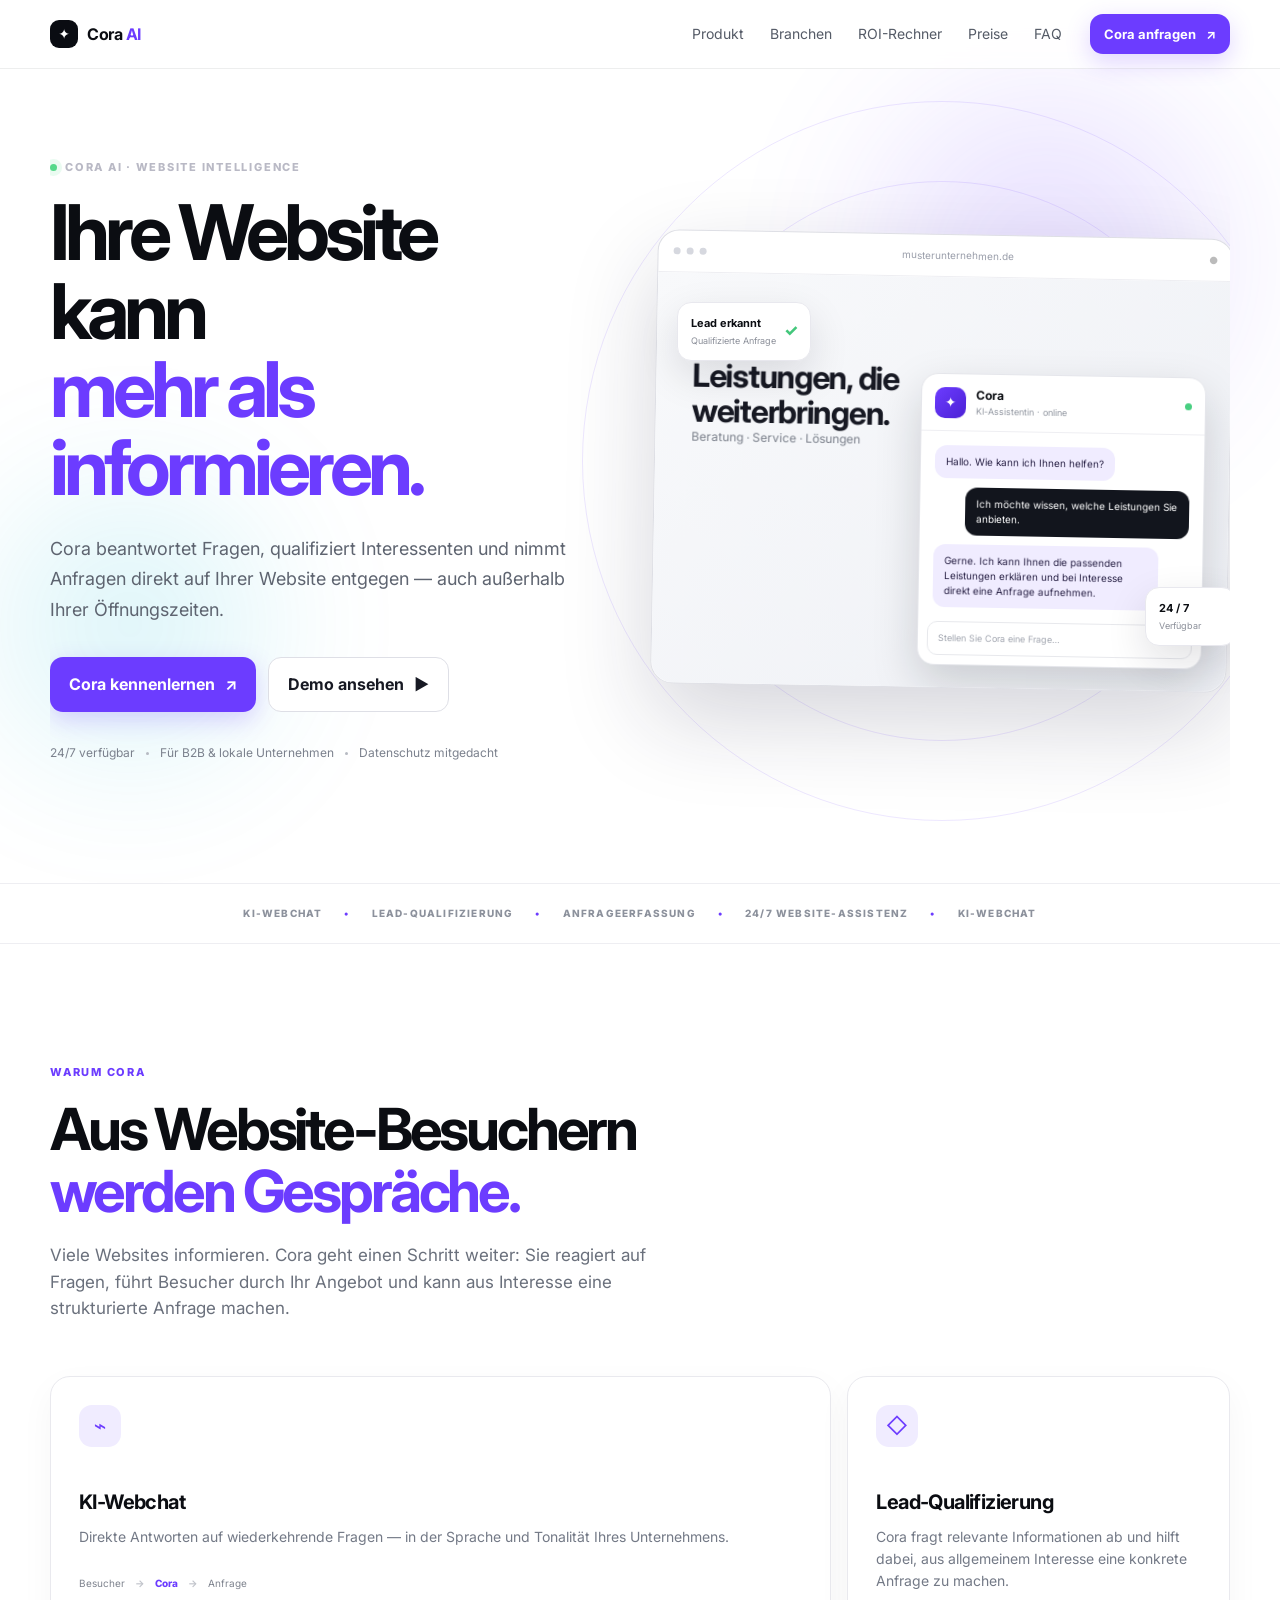
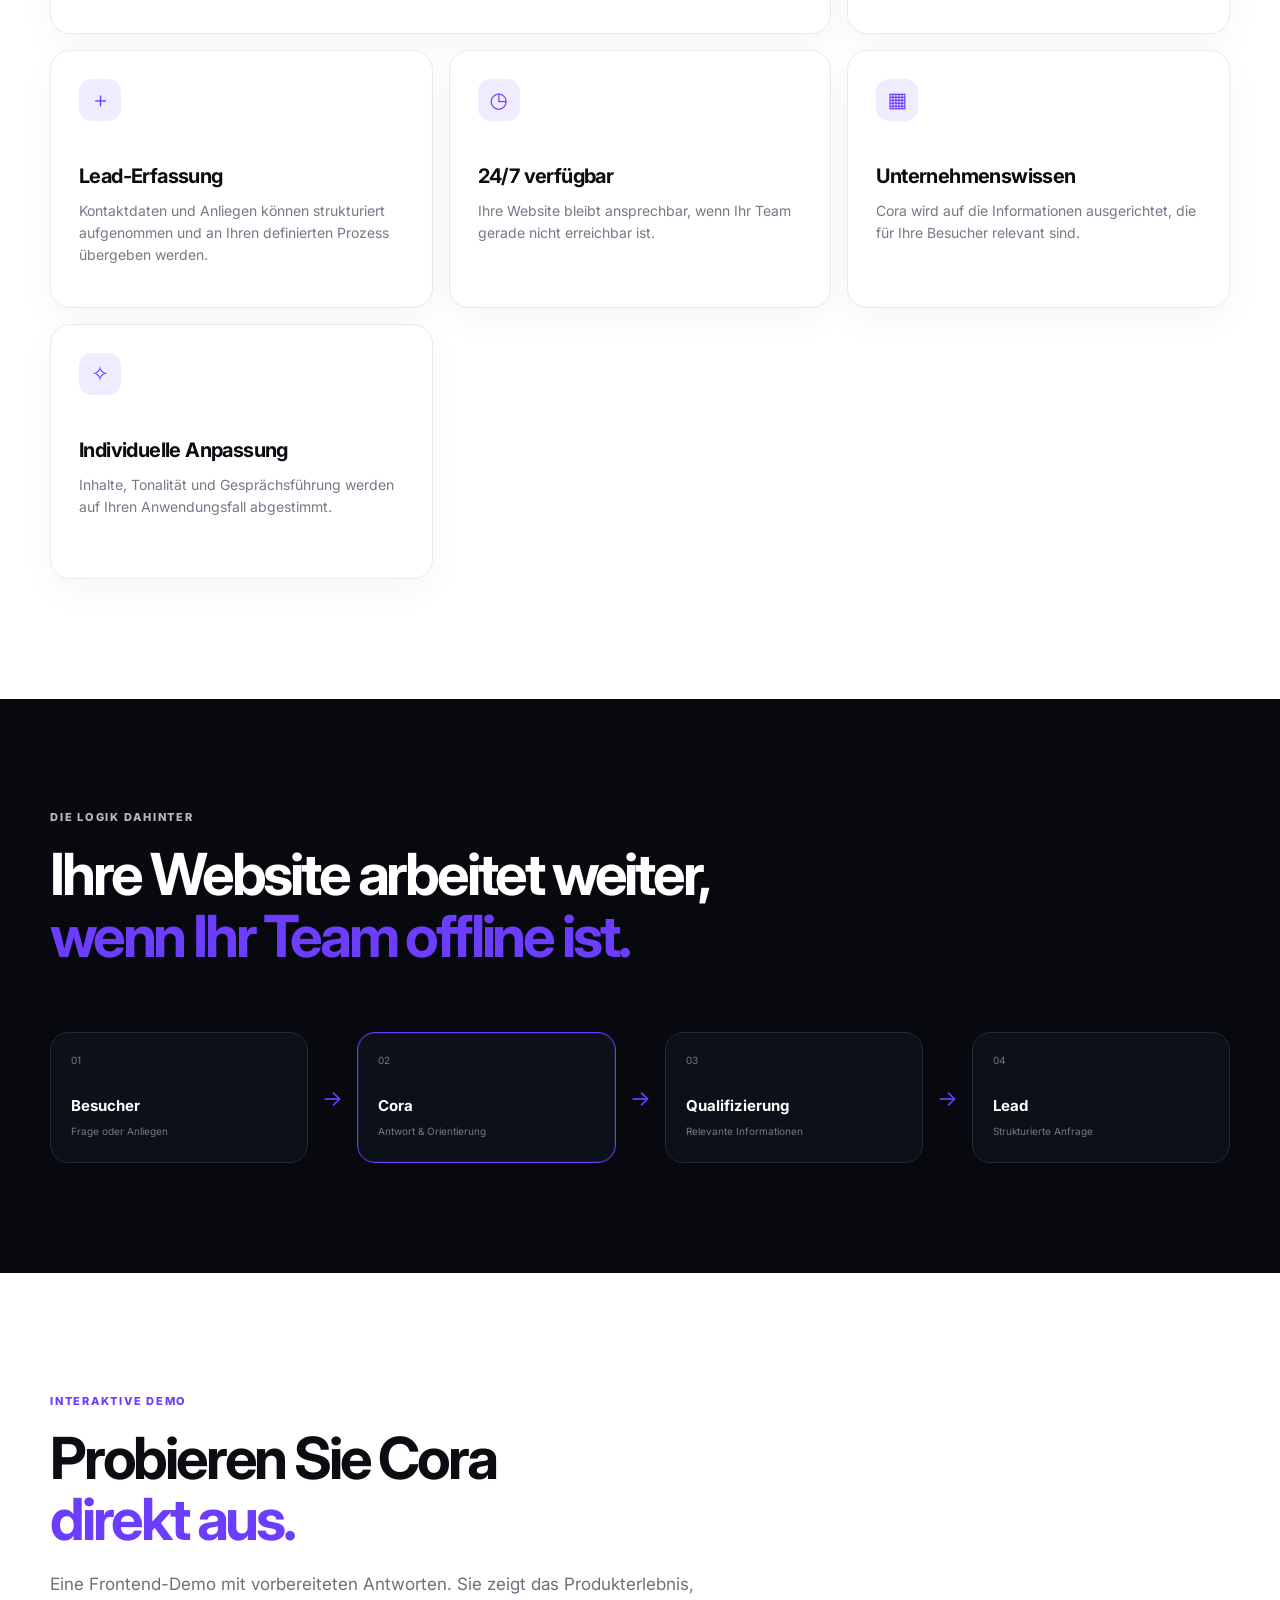
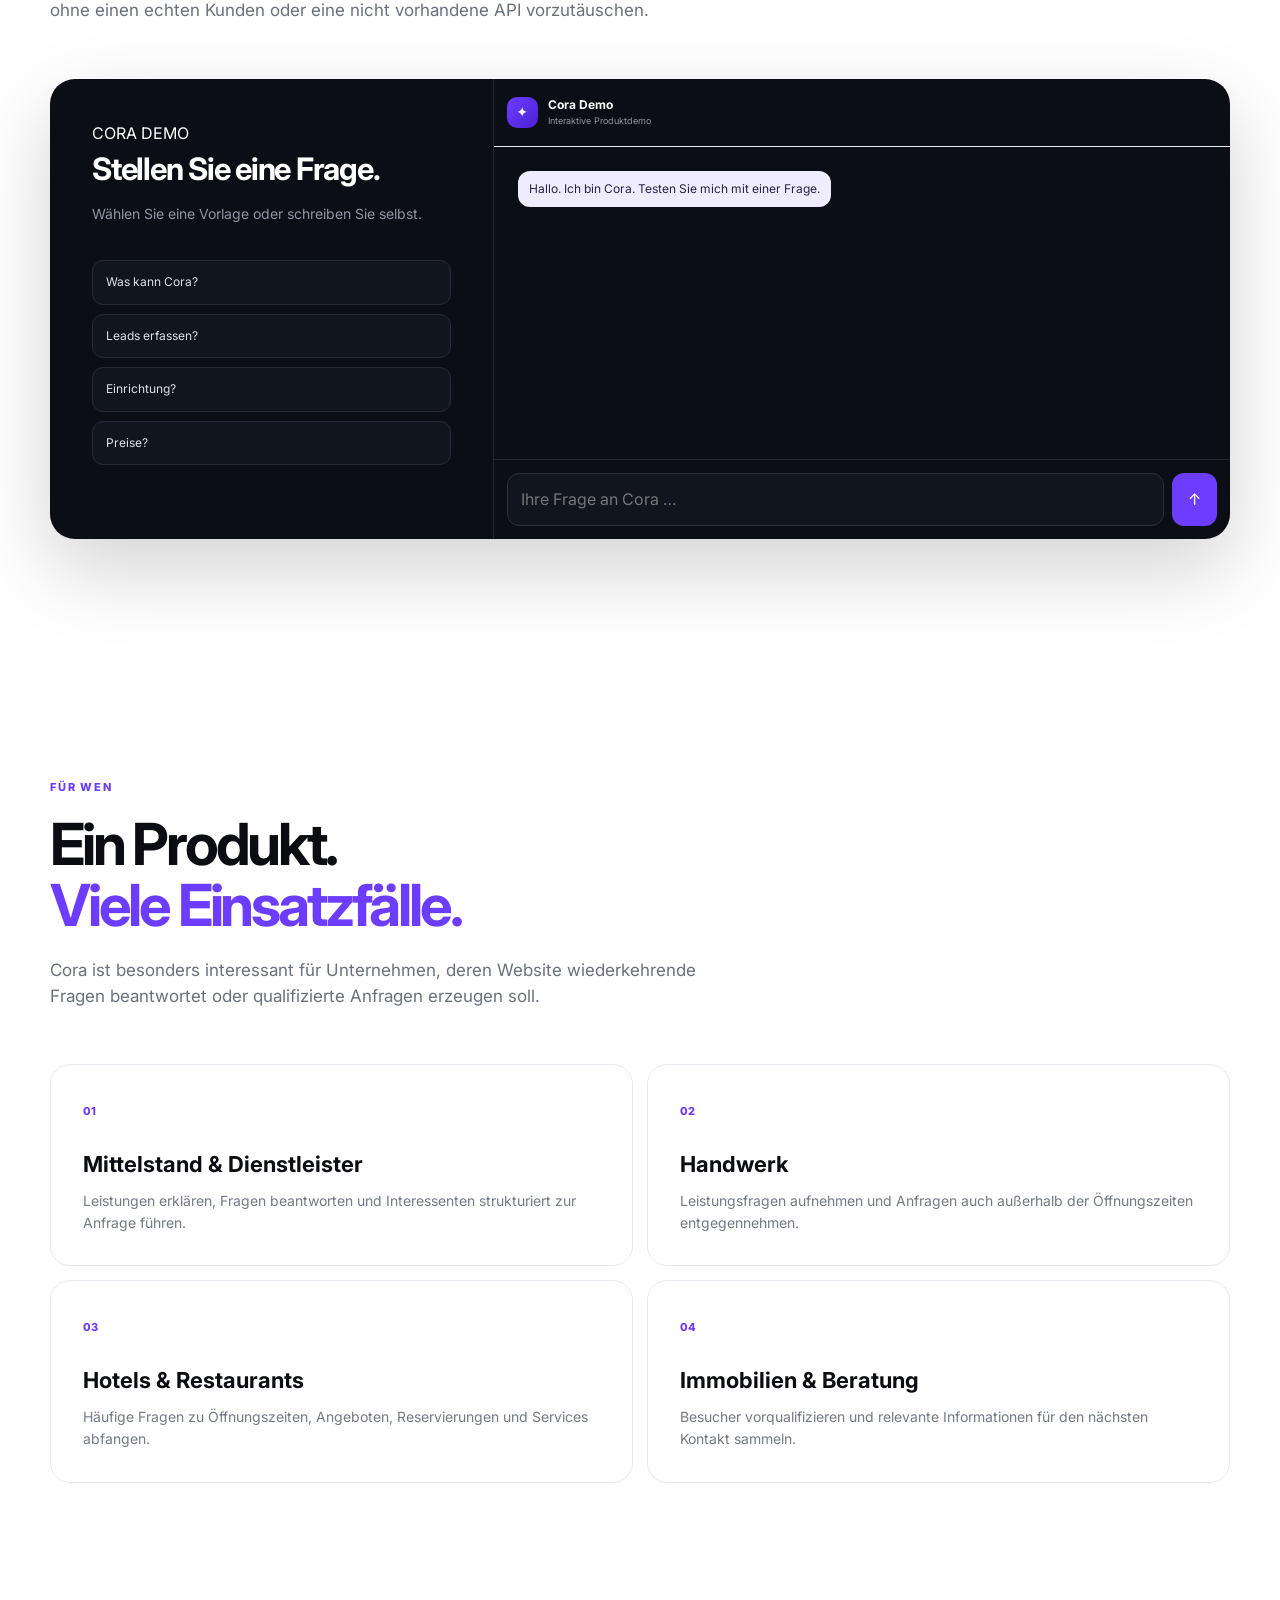
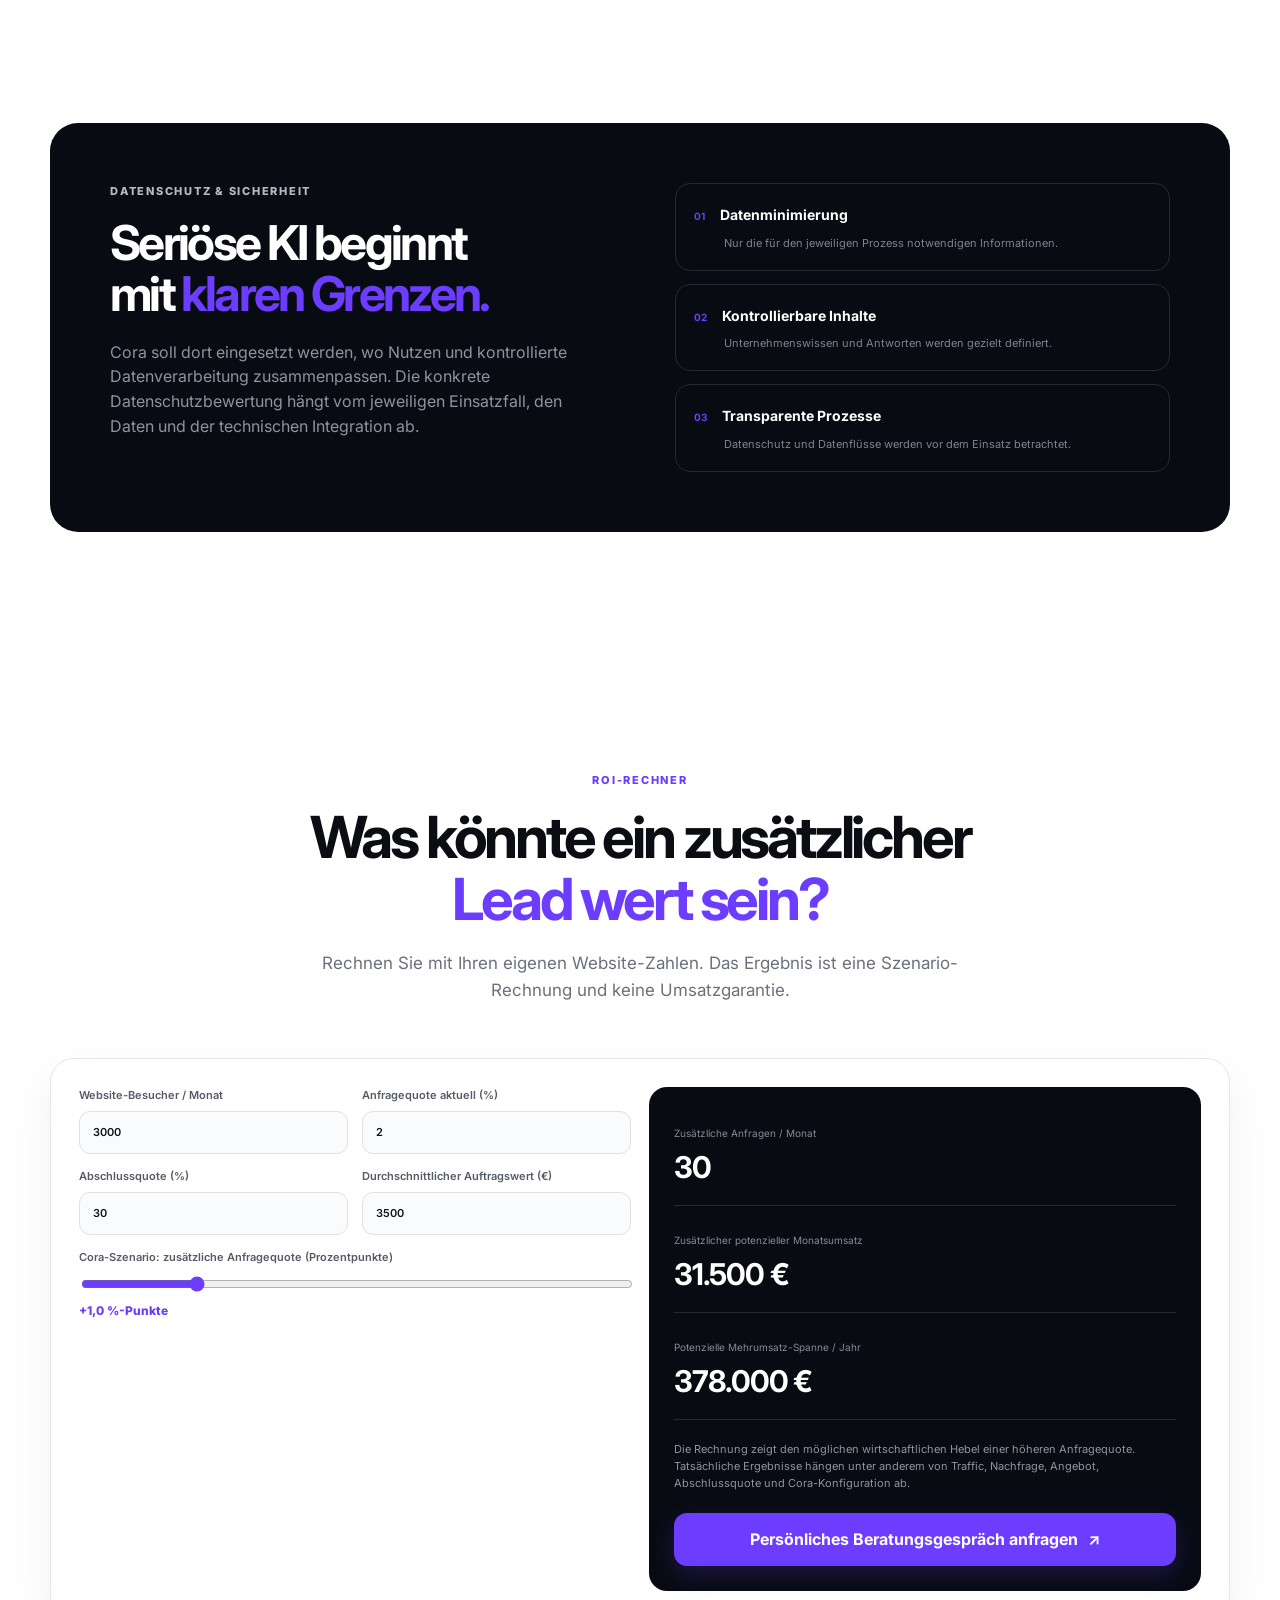
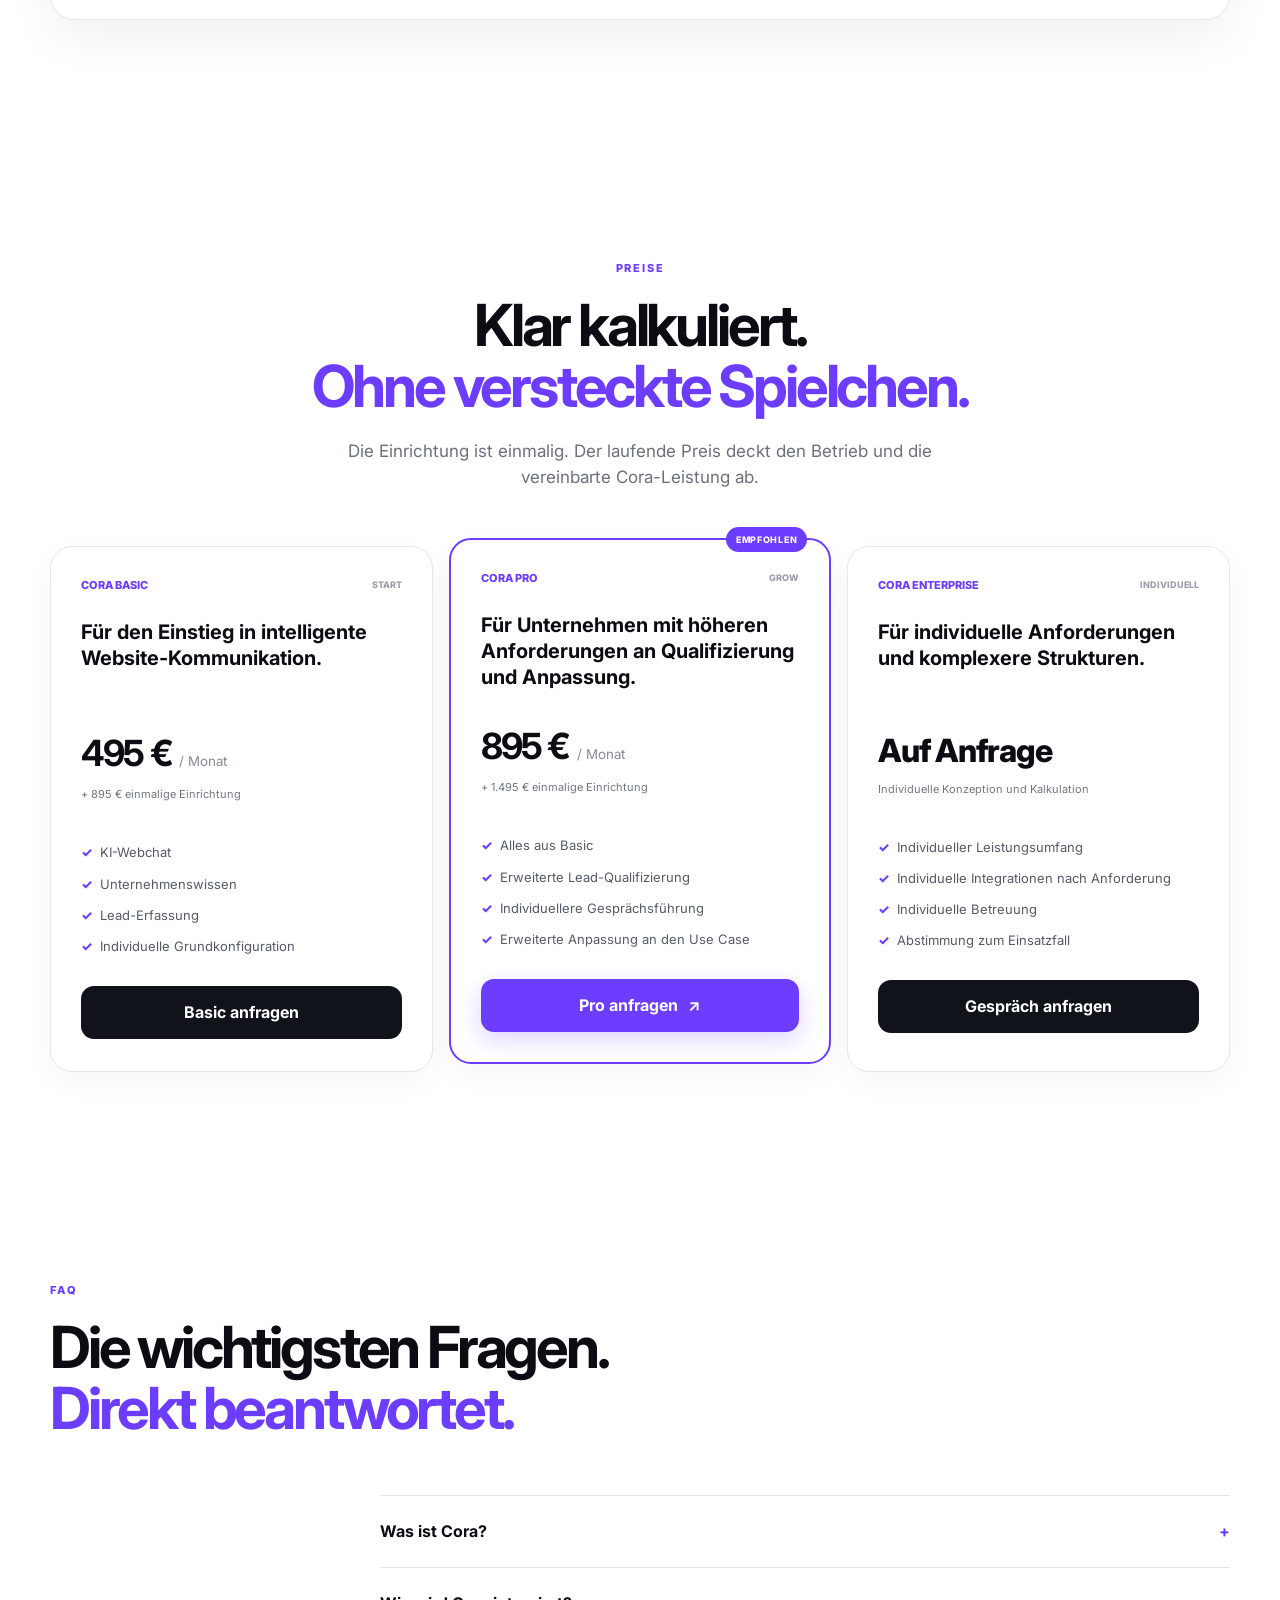
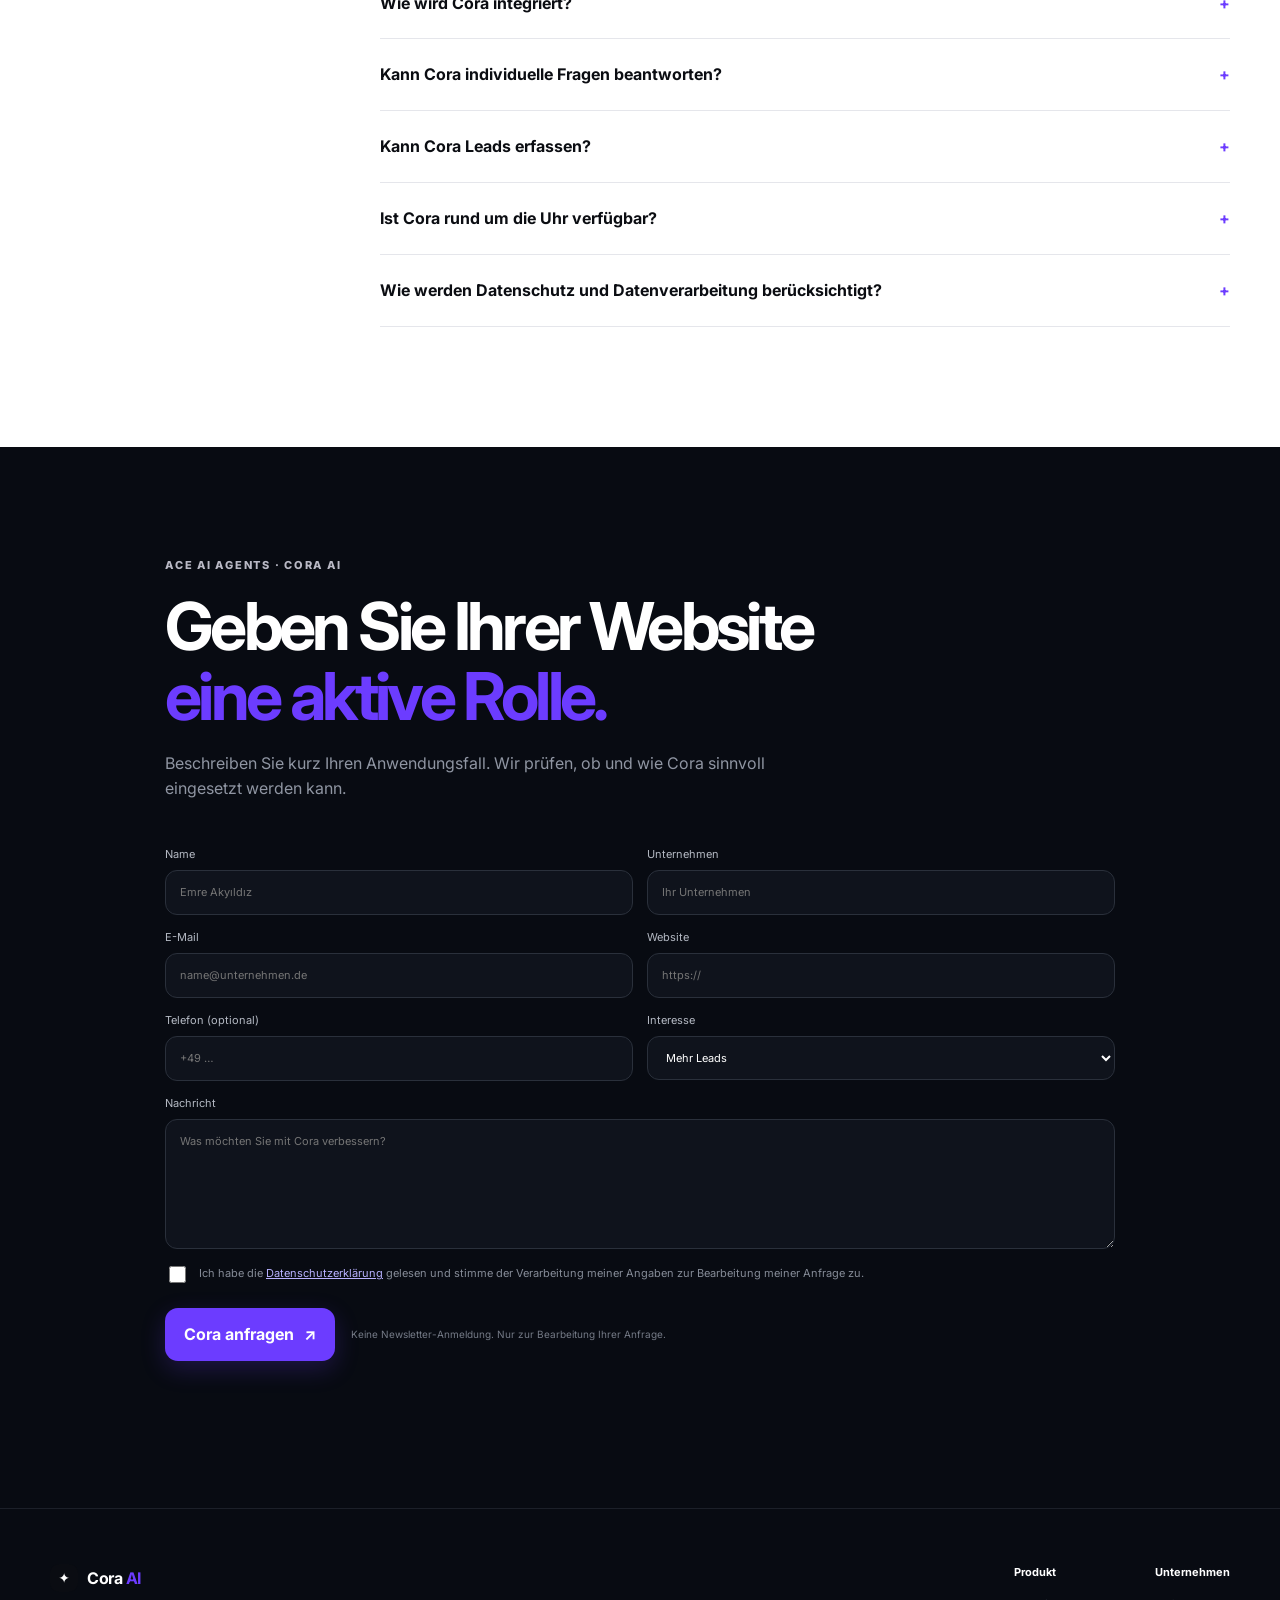
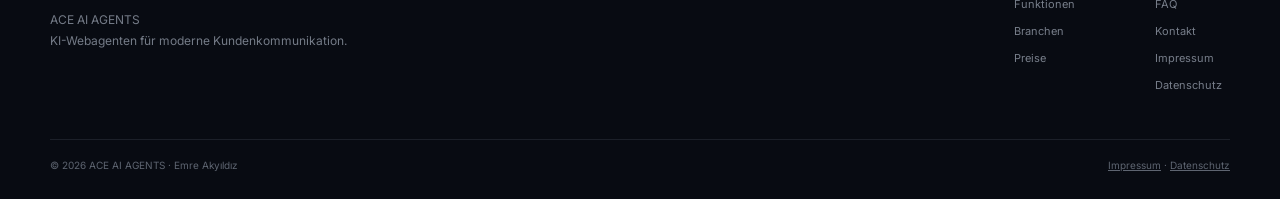
==== commit 5dcb8ae5: "Refresh Cora demo cache after sales flow upgrade" ====
--- a/index.html
+++ b/index.html
@@ -120,7 +120,7 @@
 </main>
 
 <footer><div class="footer-main"><div><a class="brand" href="#top"><span class="brand-mark">✦</span><span>Cora <b>AI</b></span></a><p>ACE AI AGENTS<br>KI-Webagenten für moderne Kundenkommunikation.</p></div><div class="footer-links"><div><b>Produkt</b><a href="#produkt">Funktionen</a><a href="#branchen">Branchen</a><a href="#preise">Preise</a></div><div><b>Unternehmen</b><a href="#faq">FAQ</a><a href="#kontakt">Kontakt</a><a href="impressum.html">Impressum</a><a href="datenschutz.html">Datenschutz</a></div></div></div><div class="footer-bottom"><span>© 2026 ACE AI AGENTS · Emre Akyıldız</span><span><a href="impressum.html">Impressum</a> · <a href="datenschutz.html">Datenschutz</a></span></div></footer>
-<script src="app.js?v=20260925-10"></script>
+<script src="app.js?v=20260925-11"></script>
 <script>
 (() => {
   const input=document.getElementById("demoInput");
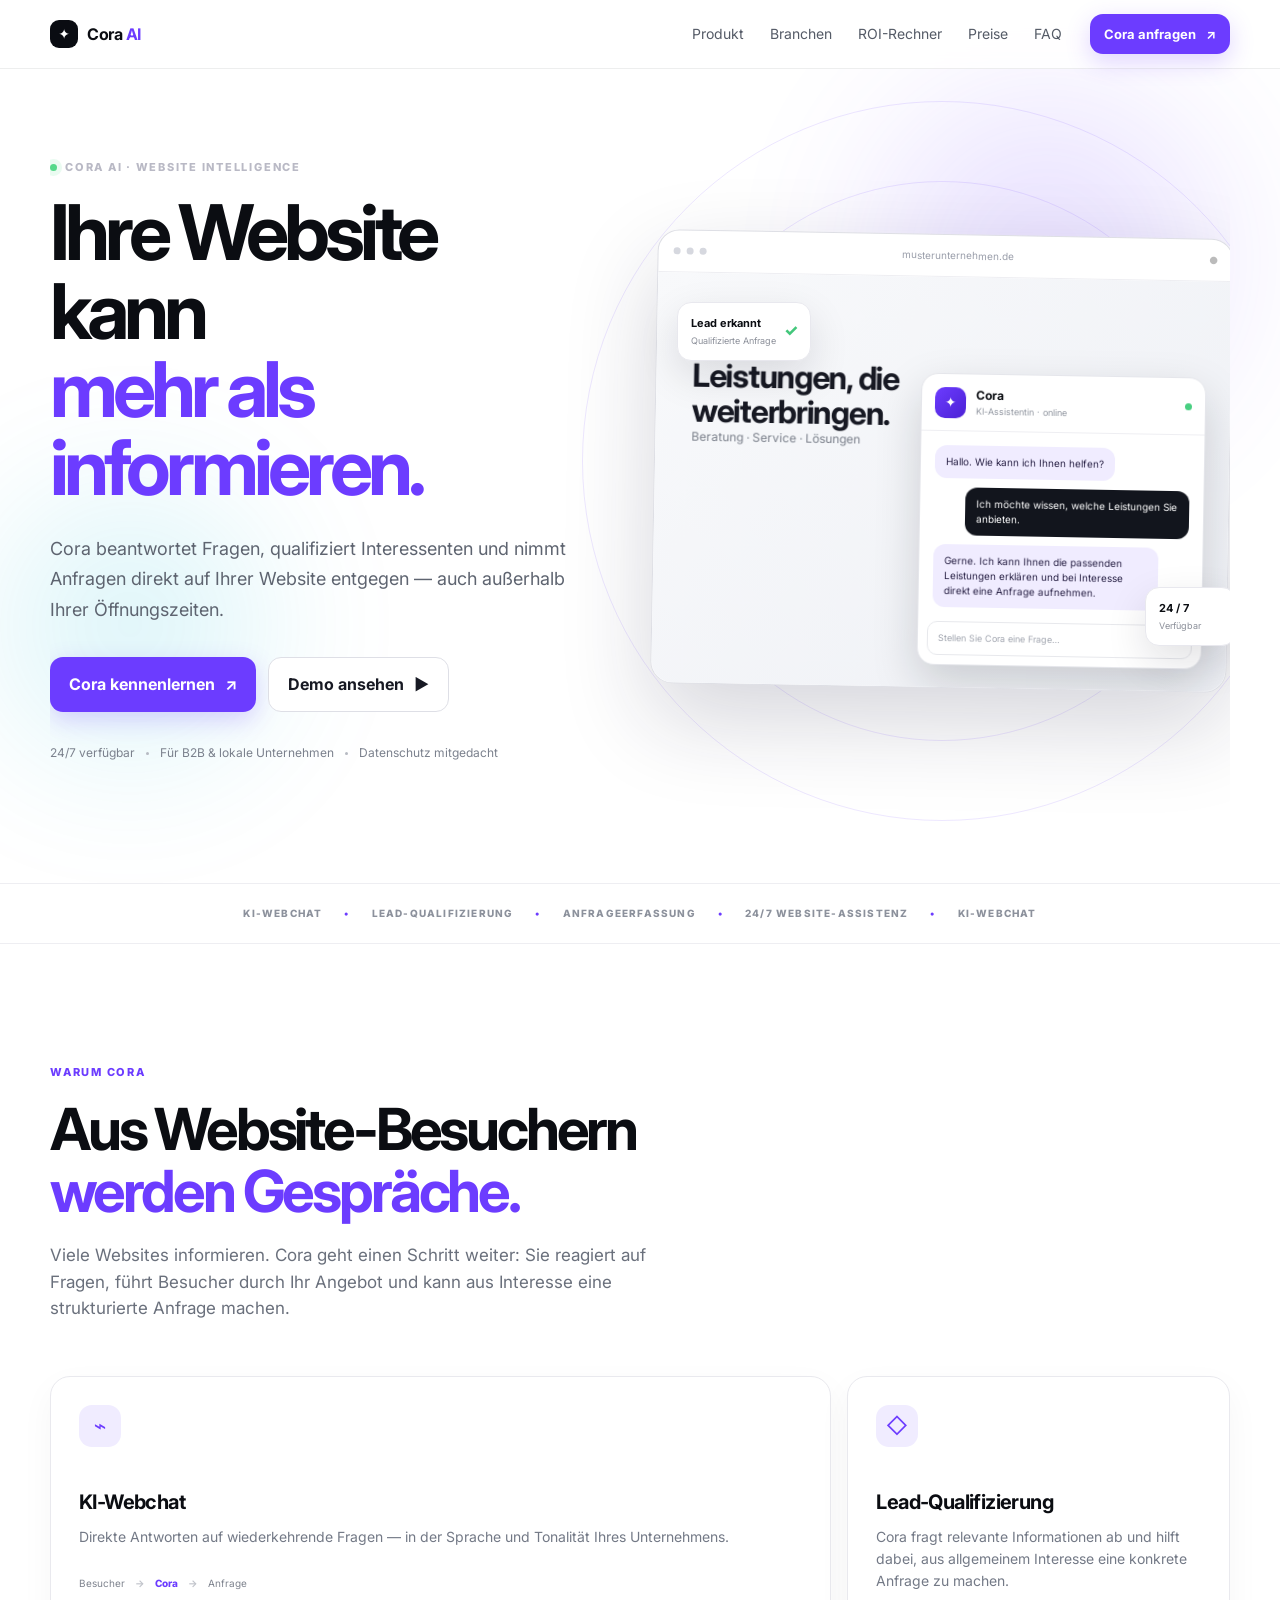
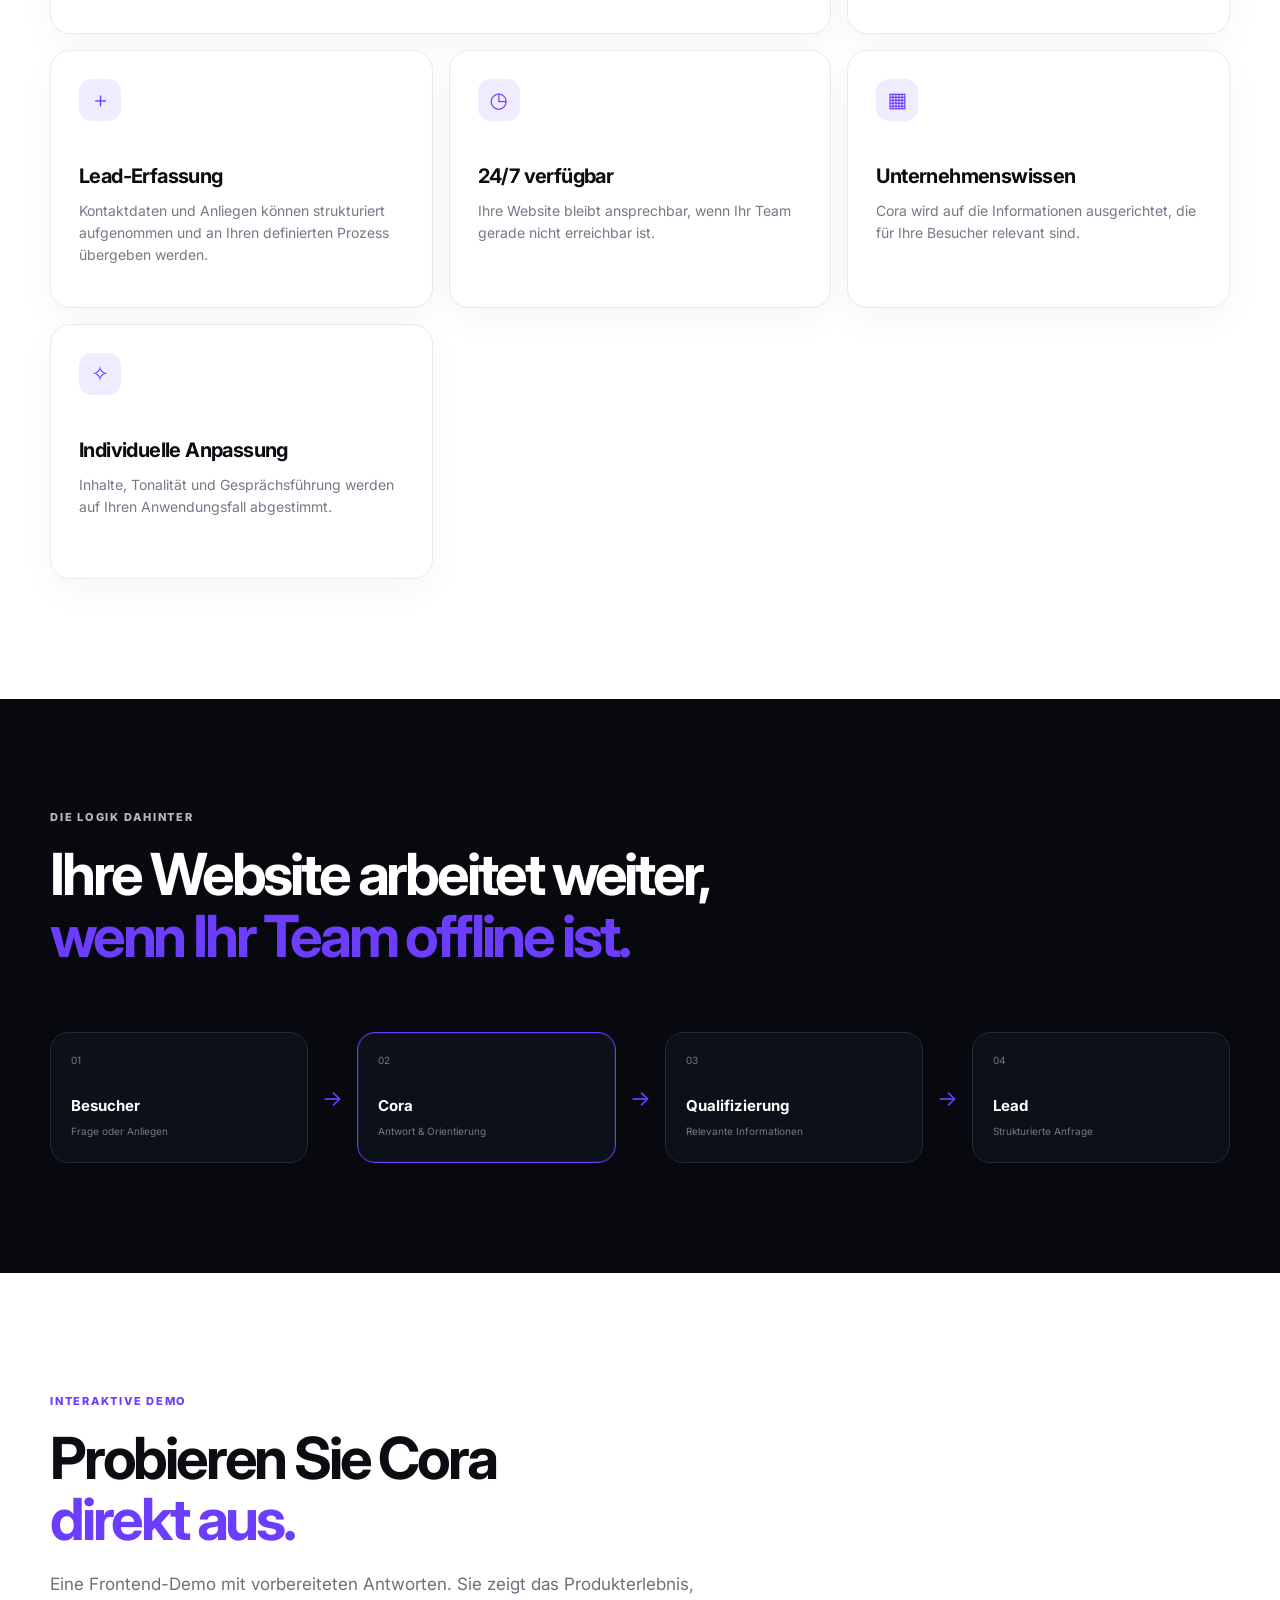
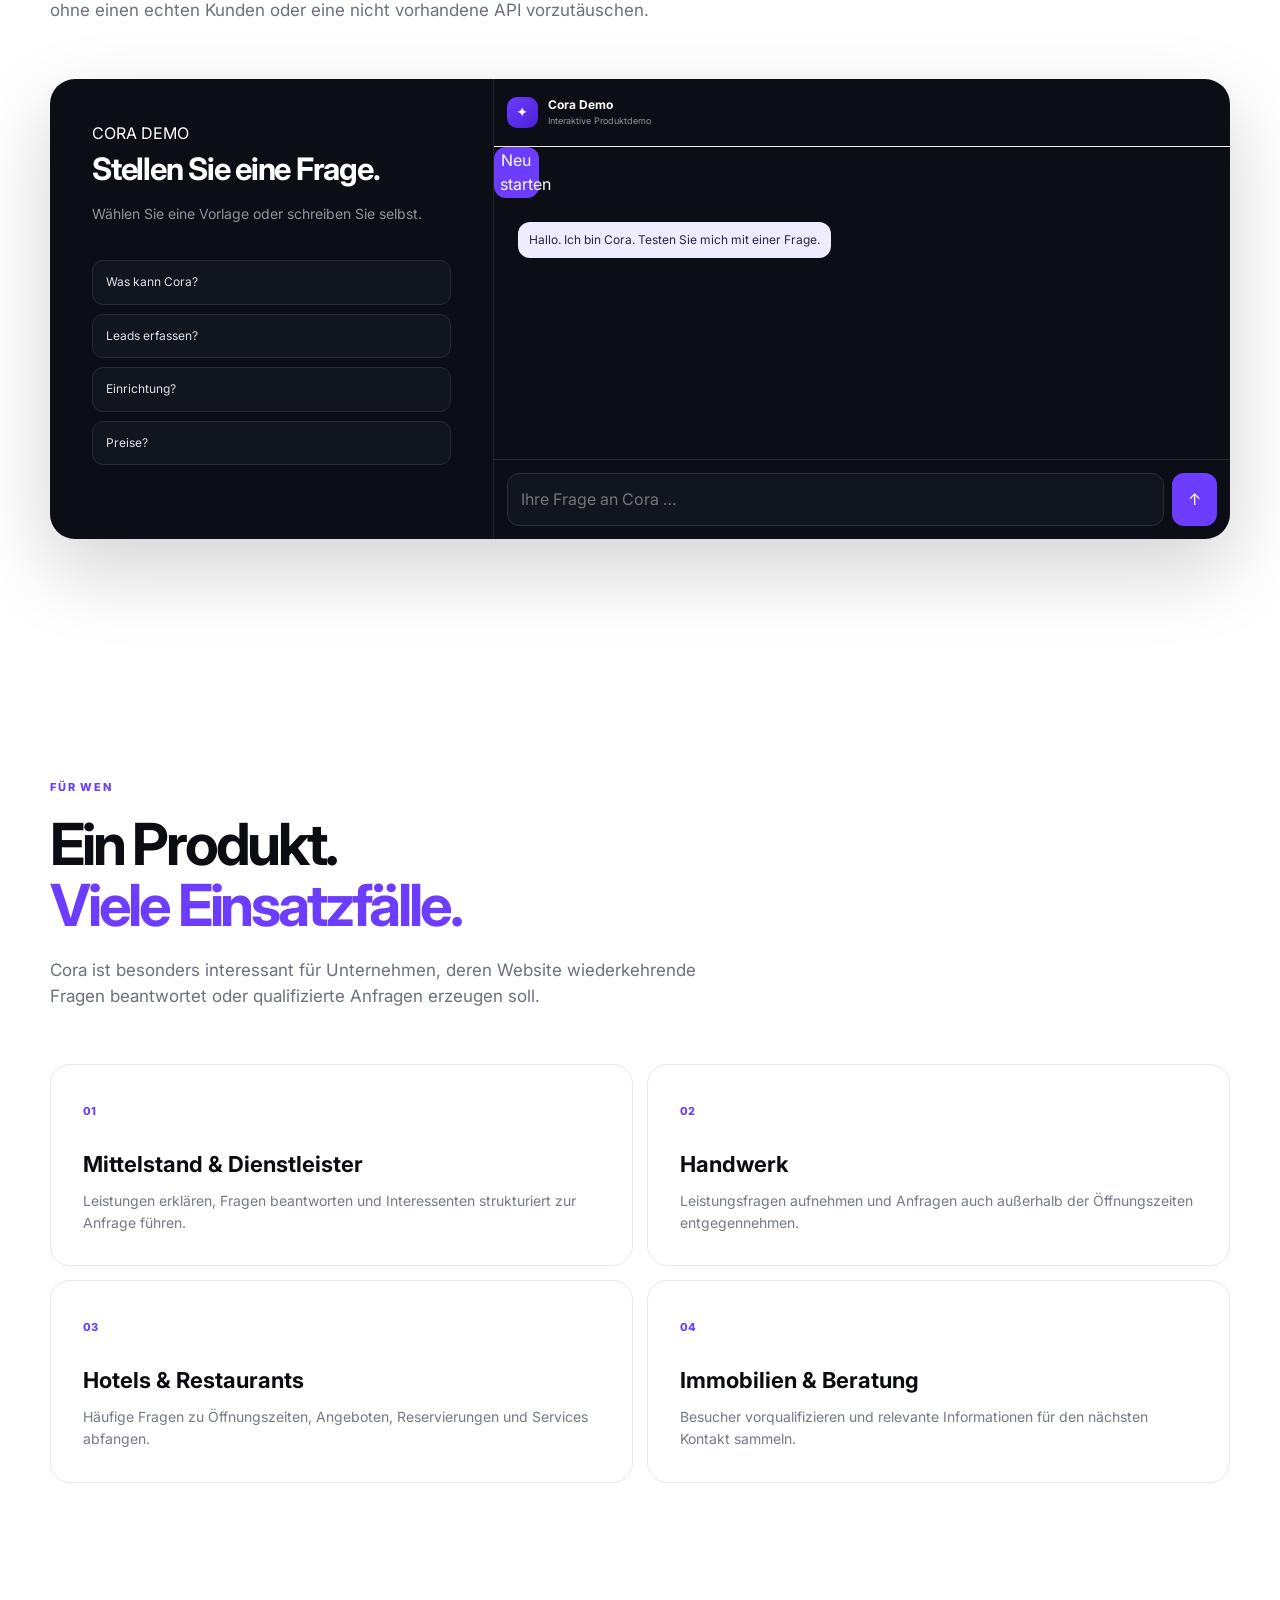
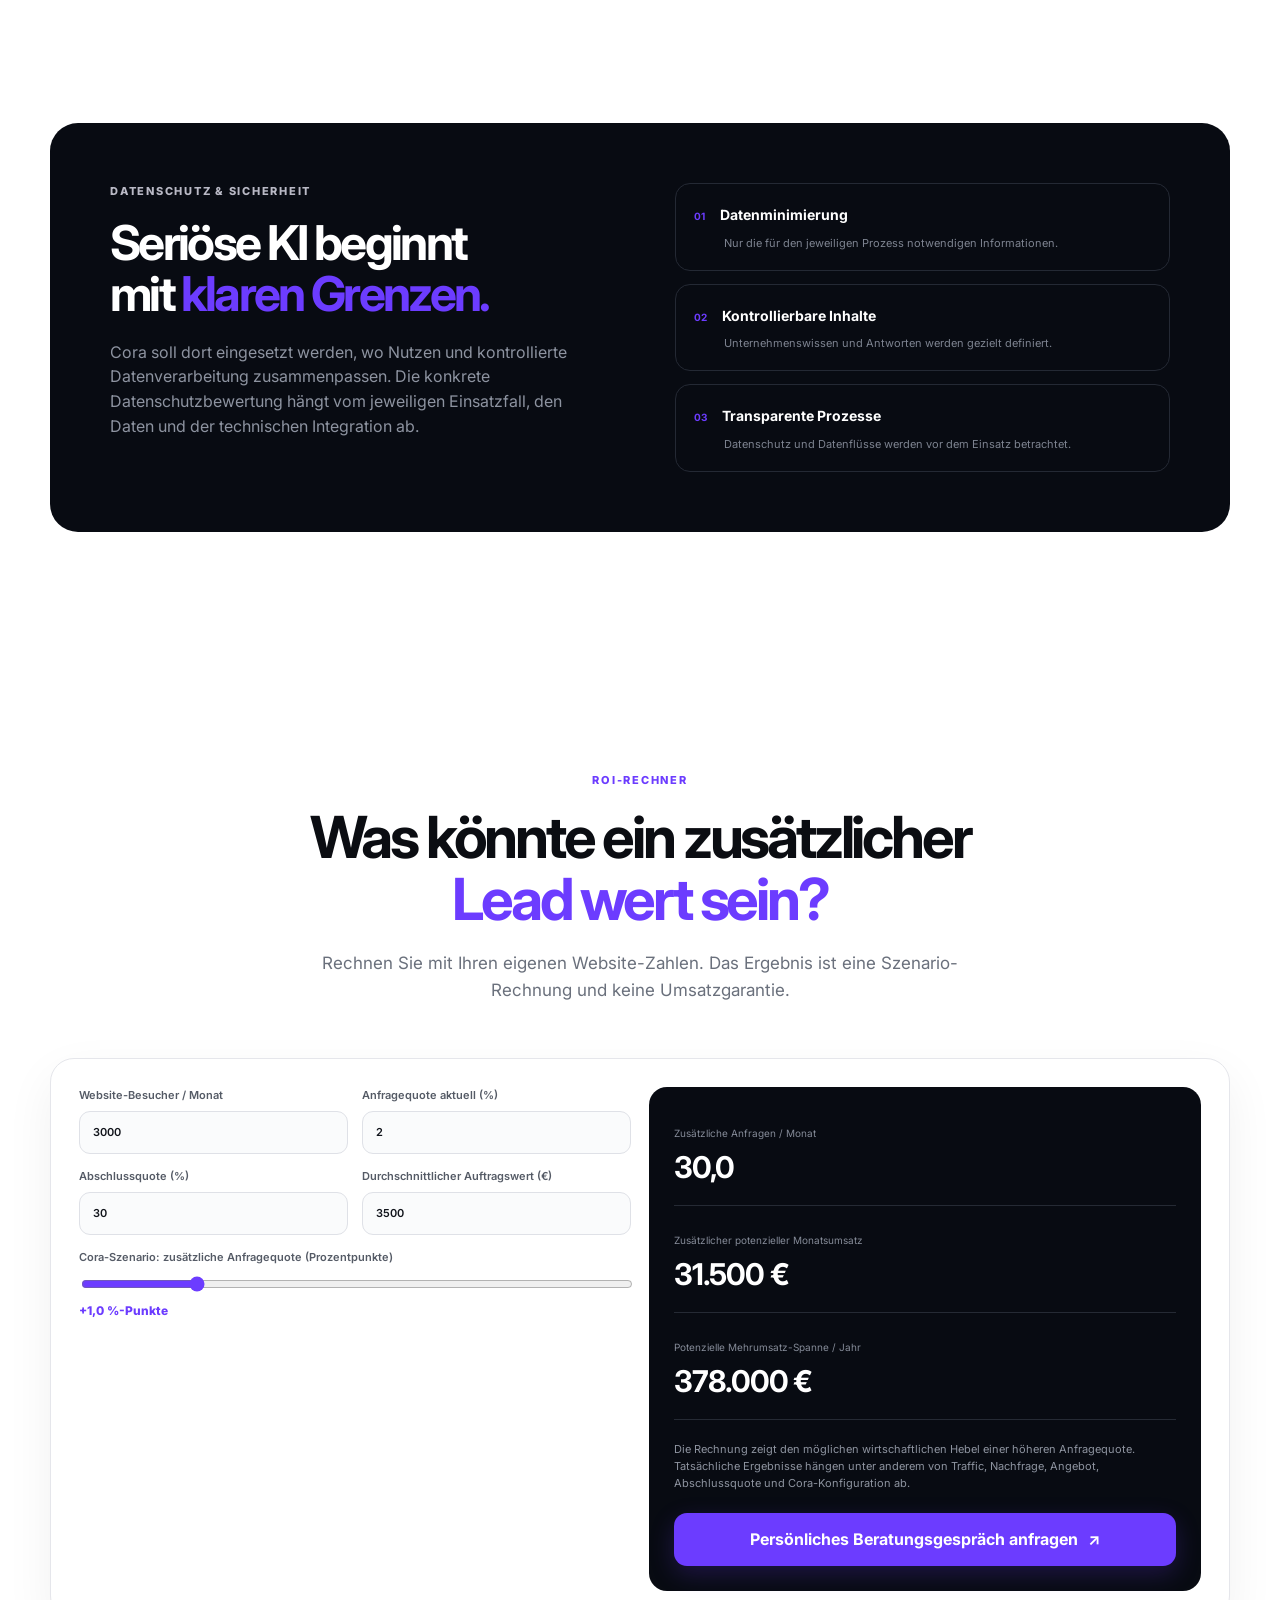
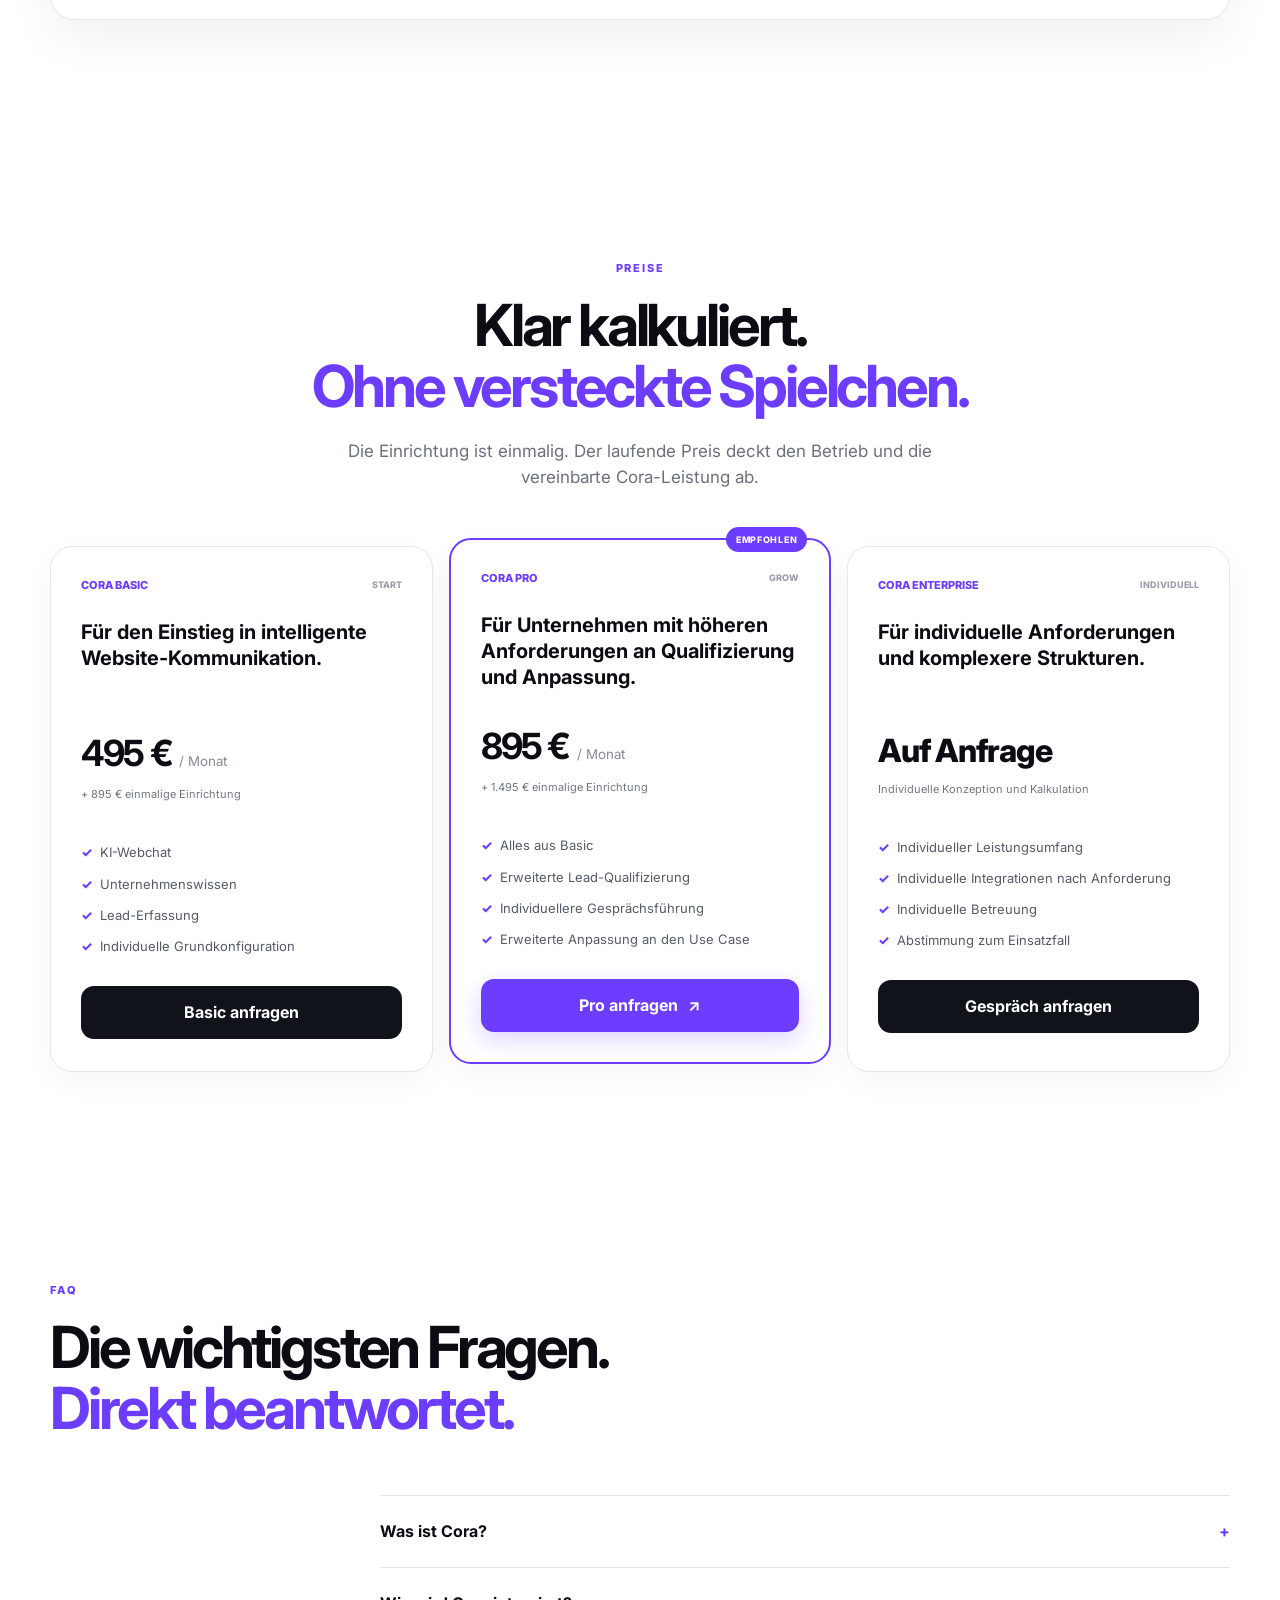
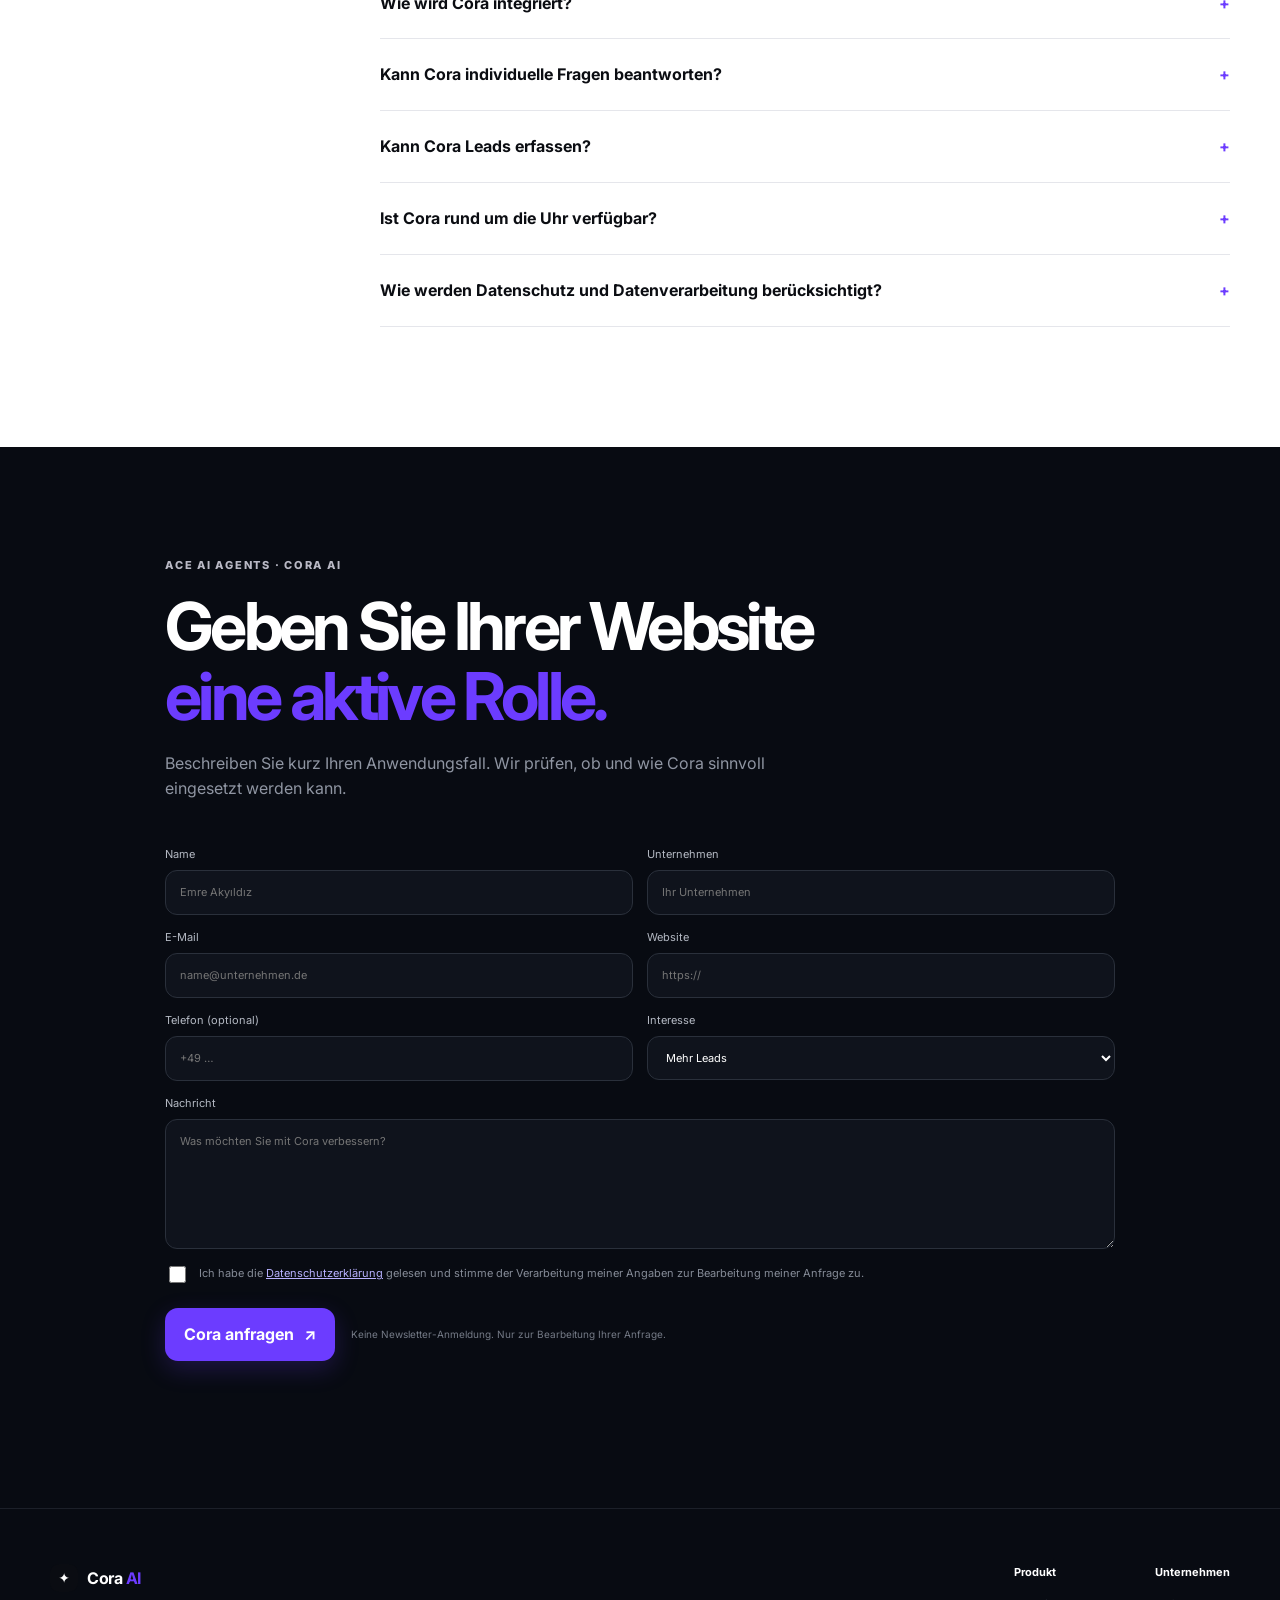
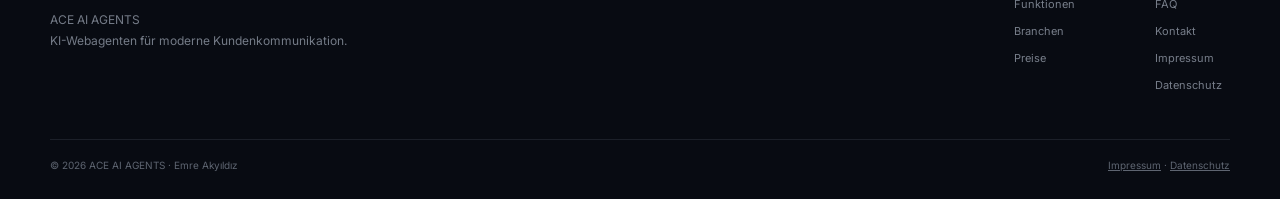
==== commit 0e016ea7: "Add Cora demo reset control and refresh cache version" ====
--- a/index.html
+++ b/index.html
@@ -69,7 +69,7 @@
 <section class="section section-light" id="demo">
 <div class="section-intro"><div class="eyebrow dark">INTERAKTIVE DEMO</div><h2>Probieren Sie Cora<br><span>direkt aus.</span></h2><p>Eine Frontend-Demo mit vorbereiteten Antworten. Sie zeigt das Produkterlebnis, ohne einen echten Kunden oder eine nicht vorhandene API vorzutäuschen.</p></div>
 <div class="demo-box"><div class="demo-side"><div class="demo-label">CORA DEMO</div><h3>Stellen Sie eine Frage.</h3><p>Wählen Sie eine Vorlage oder schreiben Sie selbst.</p><div class="presets"><button data-prompt="Was kann Cora für mein Unternehmen tun?">Was kann Cora?</button><button data-prompt="Kann Cora Leads erfassen?">Leads erfassen?</button><button data-prompt="Wie läuft die Einrichtung ab?">Einrichtung?</button><button data-prompt="Was kostet Cora?">Preise?</button></div></div>
-<div class="demo-chat"><div class="chat-head"><div class="cora-avatar">✦</div><div><b>Cora Demo</b><small>Interaktive Produktdemo</small></div></div><div class="demo-messages" id="demoMessages"><div class="msg cora">Hallo. Ich bin Cora. Testen Sie mich mit einer Frage.</div></div><div id="demoForm" class="demo-form" role="group" aria-label="Cora Frage senden"><input id="demoInput" autocomplete="off" placeholder="Ihre Frage an Cora …" aria-label="Frage an Cora"><button type="button" id="demoSend" aria-label="Frage senden">↑</button></div></div></div>
+<div class="demo-chat"><div class="chat-head"><div class="cora-avatar">✦</div><div><b>Cora Demo</b><small>Interaktive Produktdemo</small></div></div><button type="button" id="demoReset" class="demo-reset" aria-label="Demo zurücksetzen">Neu starten</button><div class="demo-messages" id="demoMessages"><div class="msg cora">Hallo. Ich bin Cora. Testen Sie mich mit einer Frage.</div></div><div id="demoForm" class="demo-form" role="group" aria-label="Cora Frage senden"><input id="demoInput" autocomplete="off" placeholder="Ihre Frage an Cora …" aria-label="Frage an Cora"><button type="button" id="demoSend" aria-label="Frage senden">↑</button></div></div></div>
 </section>
 
 <section class="section section-light" id="branchen">
@@ -120,31 +120,6 @@
 </main>
 
 <footer><div class="footer-main"><div><a class="brand" href="#top"><span class="brand-mark">✦</span><span>Cora <b>AI</b></span></a><p>ACE AI AGENTS<br>KI-Webagenten für moderne Kundenkommunikation.</p></div><div class="footer-links"><div><b>Produkt</b><a href="#produkt">Funktionen</a><a href="#branchen">Branchen</a><a href="#preise">Preise</a></div><div><b>Unternehmen</b><a href="#faq">FAQ</a><a href="#kontakt">Kontakt</a><a href="impressum.html">Impressum</a><a href="datenschutz.html">Datenschutz</a></div></div></div><div class="footer-bottom"><span>© 2026 ACE AI AGENTS · Emre Akyıldız</span><span><a href="impressum.html">Impressum</a> · <a href="datenschutz.html">Datenschutz</a></span></div></footer>
-<script src="app.js?v=20260925-11"></script>
-<script>
-(() => {
-  const input=document.getElementById("demoInput");
-  const send=document.getElementById("demoSend");
-  const messages=document.getElementById("demoMessages");
-  if(!input||!send||!messages||typeof window.coraSubmitDemoQuestion==="function") return;
-  const fallback=()=>{
-    const value=input.value.trim();
-    if(!value)return;
-    const user=document.createElement("div");
-    user.className="msg user";
-    user.textContent=value;
-    messages.appendChild(user);
-    input.value="";
-    const answer=document.createElement("div");
-    answer.className="msg cora";
-    answer.textContent="Danke für Ihre Frage. Cora kann Website-Besucher informieren, Anliegen erkennen und – je nach Einsatz – qualifizierte Anfragen erfassen. Beschreiben Sie kurz Ihre Branche oder Ihr konkretes Ziel, dann kann ich den passenden Ablauf zeigen.";
-    messages.appendChild(answer);
-    messages.scrollTop=messages.scrollHeight;
-    input.focus({preventScroll:true});
-  };
-  window.coraSubmitDemoQuestion=fallback;
-  send.addEventListener("click",fallback);
-  input.addEventListener("keydown",e=>{if(e.key==="Enter"){e.preventDefault();e.stopPropagation();fallback();}});
-})();
-</script>
+<script src="app.js?v=20260925-16"></script>
+
 </body></html>
